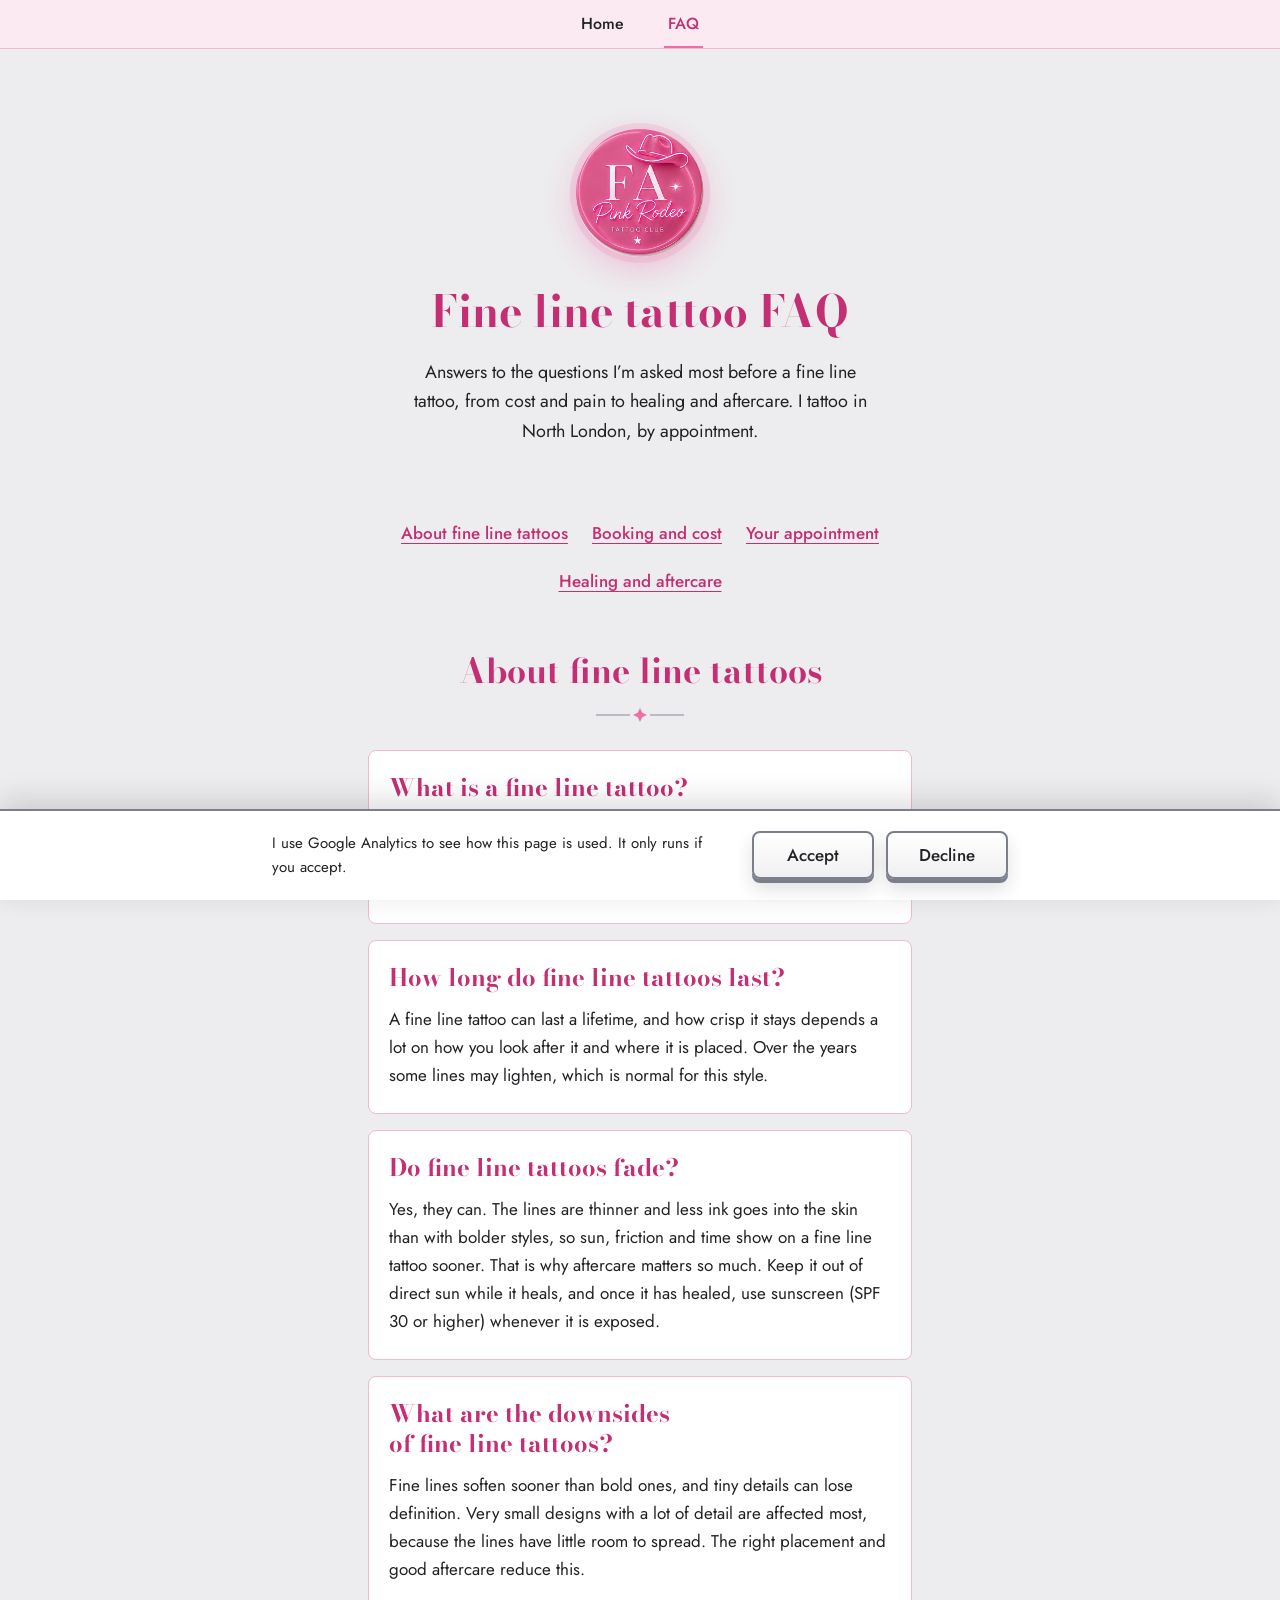
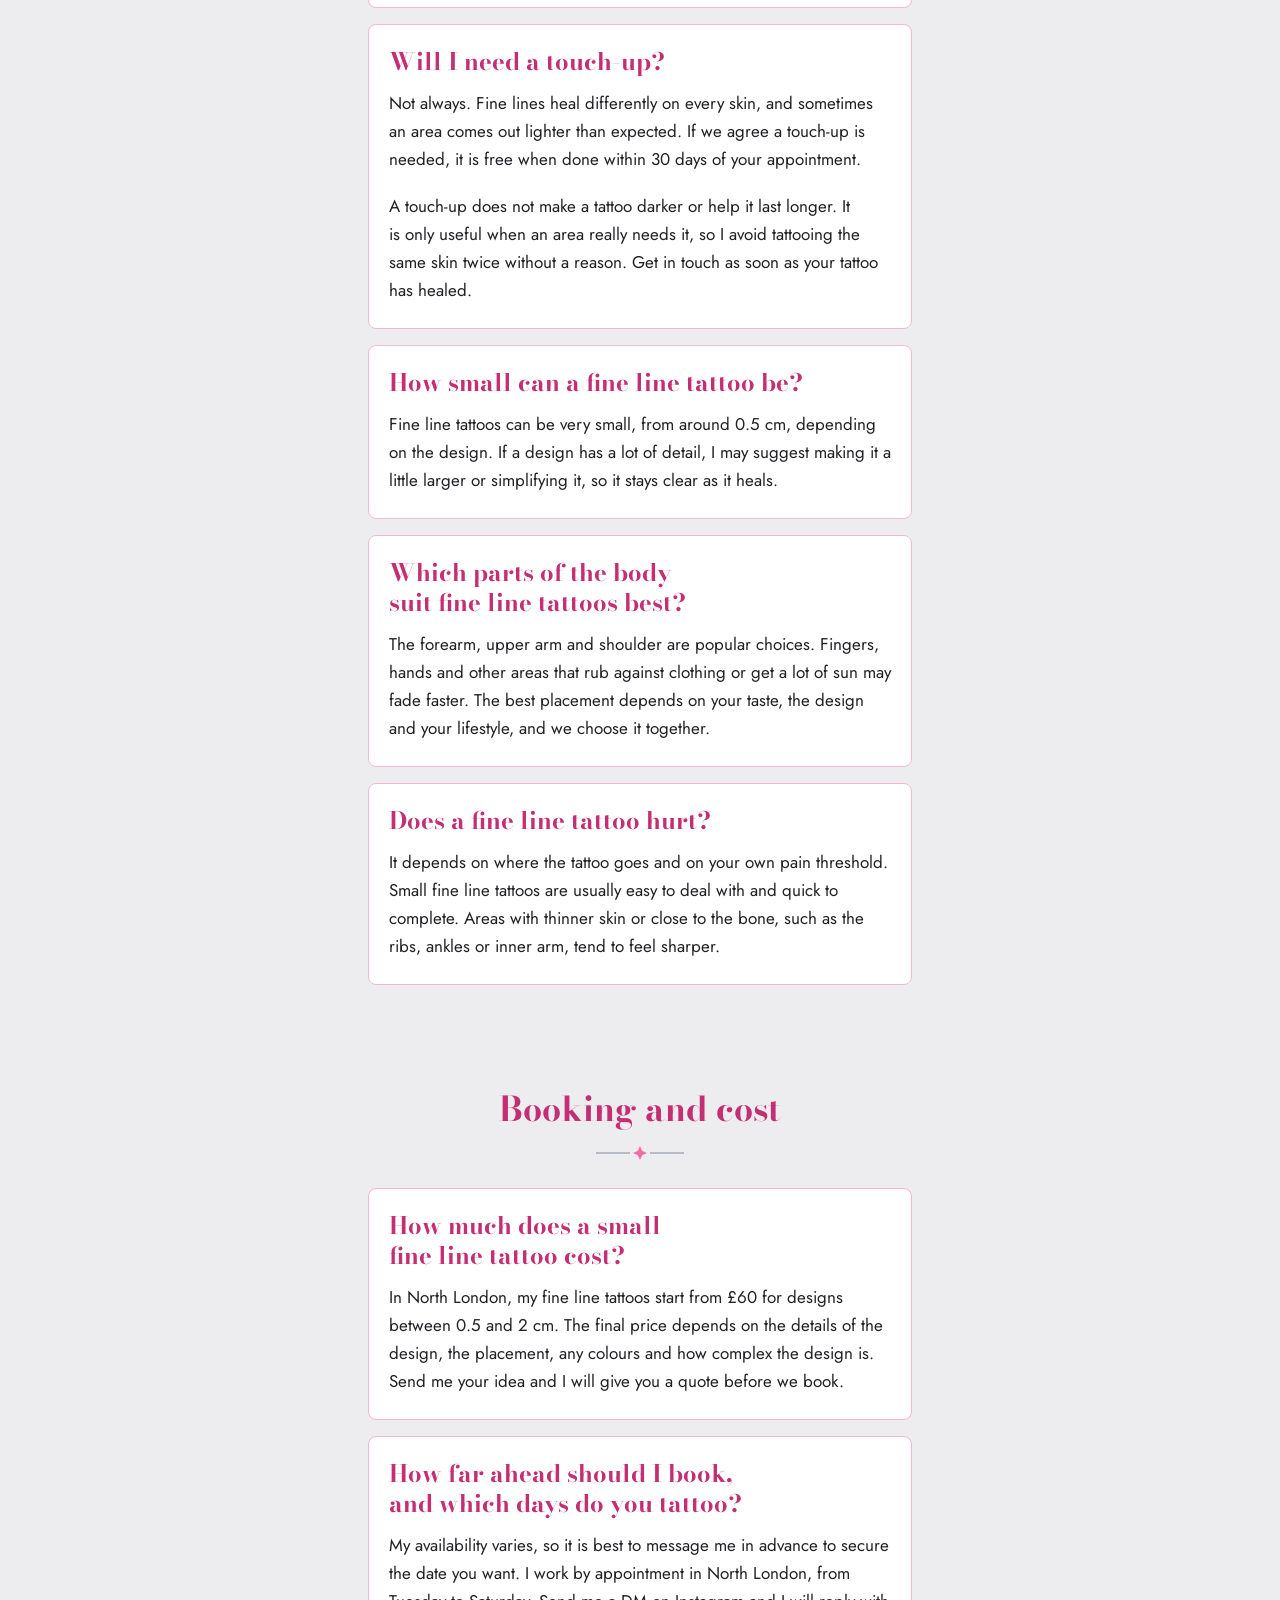
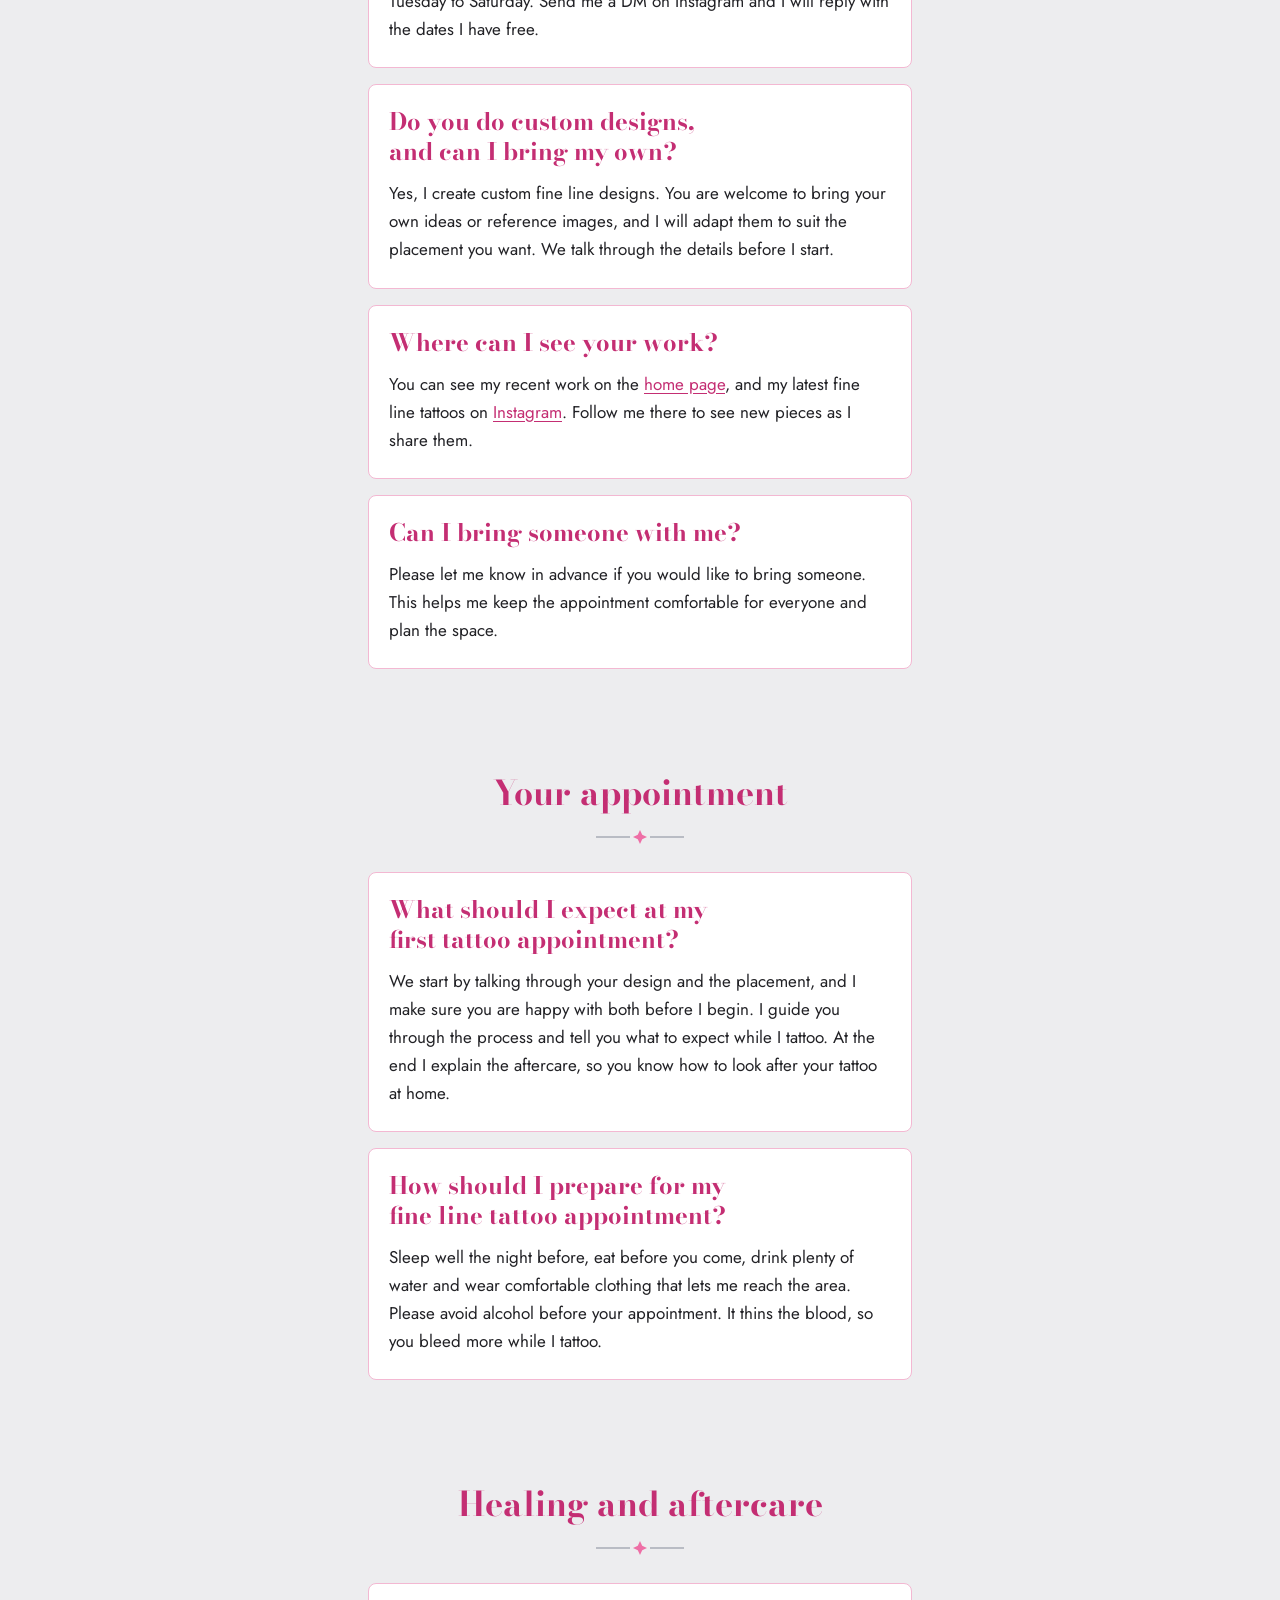
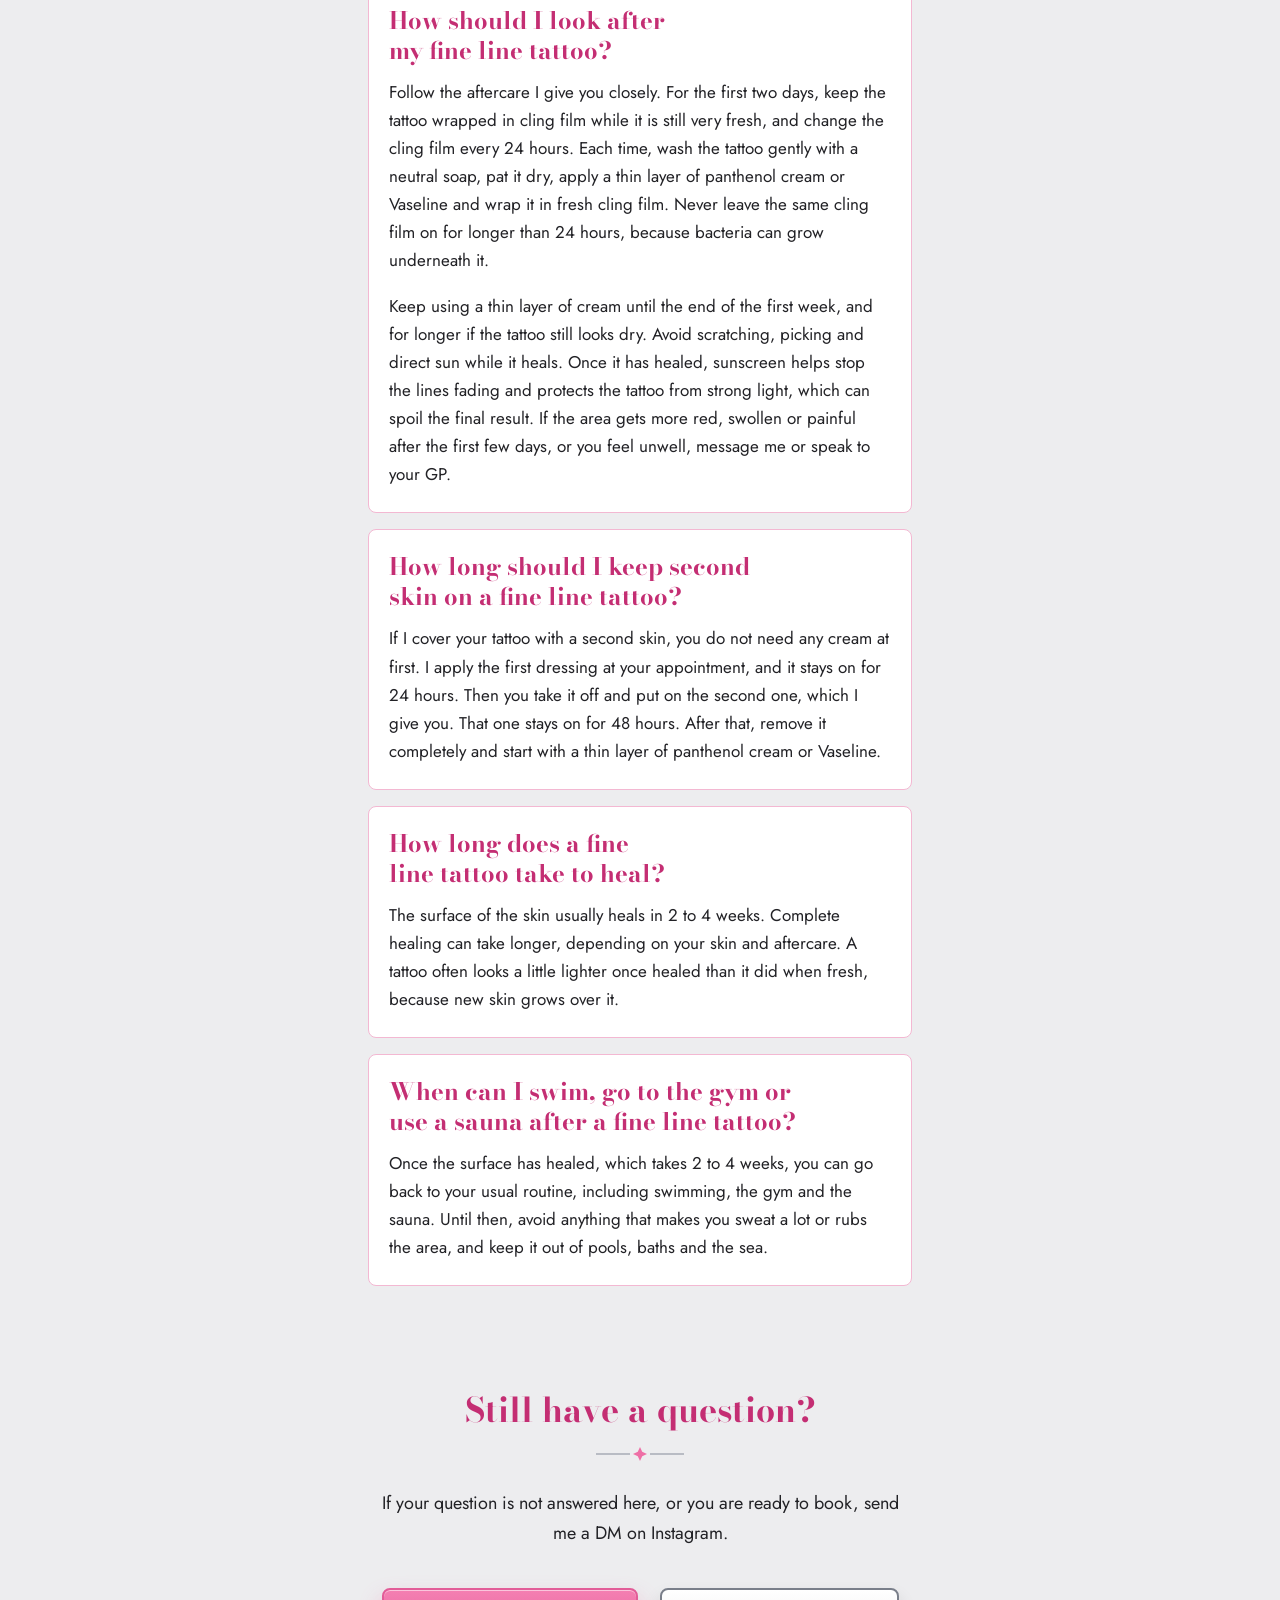
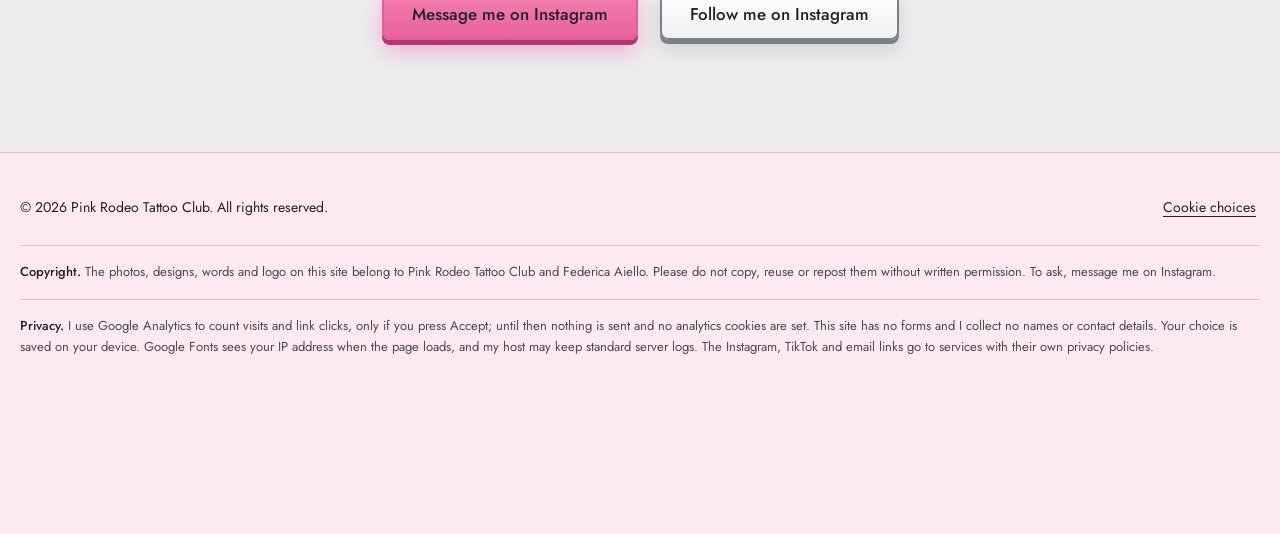
==== faq/index.html @ da0aced4 "Add FAQ page, top menu, Tuesday to Saturday days and copyright notice - New /faq/ page with 19 quest" ====
<!DOCTYPE html>
<html lang="en-GB">
<head>
  <meta charset="utf-8">
  <meta name="viewport" content="width=device-width, initial-scale=1">
  <title>Fine Line Tattoo FAQ, Cost and Aftercare | Pink Rodeo Tattoo Club</title>
  <meta name="description" content="Answers to common questions about fine line tattoos in North London: cost, pain, healing, aftercare, touch-ups and booking, from tattoo artist Federica Aiello.">
  <link rel="canonical" href="https://pinkrodeotattooclub.co.uk/faq/">
  <meta name="theme-color" content="#EDEDEF">

  <!-- Open Graph and Twitter: what shows when the link is shared. -->
  <meta property="og:type" content="website">
  <meta property="og:site_name" content="Pink Rodeo Tattoo Club">
  <meta property="og:locale" content="en_GB">
  <meta property="og:title" content="Fine Line Tattoo FAQ, Cost and Aftercare | Pink Rodeo Tattoo Club">
  <meta property="og:description" content="Answers to common questions about fine line tattoos in North London: cost, pain, healing, aftercare, touch-ups and booking, from tattoo artist Federica Aiello.">
  <meta property="og:url" content="https://pinkrodeotattooclub.co.uk/faq/">
  <meta property="og:image" content="https://pinkrodeotattooclub.co.uk/assets/social-preview.jpg">
  <meta property="og:image:width" content="1200">
  <meta property="og:image:height" content="630">
  <meta property="og:image:alt" content="Pink Rodeo Tattoo Club logo, a pink round sign with a neon-style cowboy hat, beside the words Fine line tattoo artist in North London">
  <meta name="twitter:card" content="summary_large_image">
  <meta name="twitter:title" content="Fine Line Tattoo FAQ, Cost and Aftercare | Pink Rodeo Tattoo Club">
  <meta name="twitter:description" content="Answers to common questions about fine line tattoos in North London: cost, pain, healing, aftercare, touch-ups and booking, from tattoo artist Federica Aiello.">
  <meta name="twitter:image" content="https://pinkrodeotattooclub.co.uk/assets/social-preview.jpg">
  <meta name="twitter:image:alt" content="Pink Rodeo Tattoo Club logo, a pink round sign with a neon-style cowboy hat, beside the words Fine line tattoo artist in North London">

  <link rel="icon" href="/favicon.ico" sizes="48x48">
  <link rel="icon" type="image/png" href="/assets/favicon-96.png" sizes="96x96">
  <link rel="icon" type="image/png" href="/assets/favicon-192.png" sizes="192x192">
  <link rel="apple-touch-icon" href="/assets/apple-touch-icon.png">

  <link rel="preconnect" href="https://fonts.googleapis.com">
  <link rel="preconnect" href="https://fonts.gstatic.com" crossorigin>
  <!-- Fonts load without blocking the first paint; the noscript line is the fallback. -->
  <link rel="stylesheet" href="https://fonts.googleapis.com/css2?family=Bodoni+Moda:wght@400;700&amp;family=Jost:wght@400;500&amp;display=swap" media="print" onload="this.media='all'">
  <noscript><link rel="stylesheet" href="https://fonts.googleapis.com/css2?family=Bodoni+Moda:wght@400;700&amp;family=Jost:wght@400;500&amp;display=swap"></noscript>
  <link rel="stylesheet" href="/styles.css">

  <!-- Google Consent Mode v2: everything denied until the visitor accepts.
       Google's analytics script is not downloaded at all before that (see script.js). -->
  <script>
    window.dataLayer = window.dataLayer || [];
    function gtag() { dataLayer.push(arguments); }
    gtag('consent', 'default', {
      analytics_storage: 'denied',
      ad_storage: 'denied',
      ad_user_data: 'denied',
      ad_personalization: 'denied'
    });
  </script>

  <script type="application/ld+json">
  {
    "@context": "https://schema.org",
    "@graph": [
      {
        "@type": "FAQPage",
        "@id": "https://pinkrodeotattooclub.co.uk/faq/#faq",
        "url": "https://pinkrodeotattooclub.co.uk/faq/",
        "name": "Fine line tattoo FAQ",
        "inLanguage": "en-GB",
        "isPartOf": {
          "@id": "https://pinkrodeotattooclub.co.uk/#website"
        },
        "about": {
          "@id": "https://pinkrodeotattooclub.co.uk/#federica"
        },
        "mainEntity": [
          {
            "@type": "Question",
            "name": "What is a fine line tattoo?",
            "acceptedAnswer": {
              "@type": "Answer",
              "text": "Fine line tattooing uses delicate, precise lines to create minimalist designs. It suits small pieces such as lettering, flowers and meaningful symbols, and has a light, understated look on the skin."
            }
          },
          {
            "@type": "Question",
            "name": "How long do fine line tattoos last?",
            "acceptedAnswer": {
              "@type": "Answer",
              "text": "A fine line tattoo can last a lifetime, and how crisp it stays depends a lot on how you look after it and where it is placed. Over the years some lines may lighten, which is normal for this style."
            }
          },
          {
            "@type": "Question",
            "name": "Do fine line tattoos fade?",
            "acceptedAnswer": {
              "@type": "Answer",
              "text": "Yes, they can. The lines are thinner and less ink goes into the skin than with bolder styles, so sun, friction and time show on a fine line tattoo sooner. That is why aftercare matters so much. Keep it out of direct sun while it heals, and once it has healed, use sunscreen (SPF 30 or higher) whenever it is exposed."
            }
          },
          {
            "@type": "Question",
            "name": "What are the downsides of fine line tattoos?",
            "acceptedAnswer": {
              "@type": "Answer",
              "text": "Fine lines soften sooner than bold ones, and tiny details can lose definition. Very small designs with a lot of detail are affected most, because the lines have little room to spread. The right placement and good aftercare reduce this."
            }
          },
          {
            "@type": "Question",
            "name": "Will I need a touch-up?",
            "acceptedAnswer": {
              "@type": "Answer",
              "text": "Not always. Fine lines heal differently on every skin, and sometimes an area comes out lighter than expected. If we agree a touch-up is needed, it is free when done within 30 days of your appointment. A touch-up does not make a tattoo darker or help it last longer. It is only useful when an area really needs it, so I avoid tattooing the same skin twice without a reason. Get in touch as soon as your tattoo has healed."
            }
          },
          {
            "@type": "Question",
            "name": "How small can a fine line tattoo be?",
            "acceptedAnswer": {
              "@type": "Answer",
              "text": "Fine line tattoos can be very small, from around 0.5 cm, depending on the design. If a design has a lot of detail, I may suggest making it a little larger or simplifying it, so it stays clear as it heals."
            }
          },
          {
            "@type": "Question",
            "name": "Which parts of the body suit fine line tattoos best?",
            "acceptedAnswer": {
              "@type": "Answer",
              "text": "The forearm, upper arm and shoulder are popular choices. Fingers, hands and other areas that rub against clothing or get a lot of sun may fade faster. The best placement depends on your taste, the design and your lifestyle, and we choose it together."
            }
          },
          {
            "@type": "Question",
            "name": "Does a fine line tattoo hurt?",
            "acceptedAnswer": {
              "@type": "Answer",
              "text": "It depends on where the tattoo goes and on your own pain threshold. Small fine line tattoos are usually easy to deal with and quick to complete. Areas with thinner skin or close to the bone, such as the ribs, ankles or inner arm, tend to feel sharper."
            }
          },
          {
            "@type": "Question",
            "name": "How much does a small fine line tattoo cost?",
            "acceptedAnswer": {
              "@type": "Answer",
              "text": "In North London, my fine line tattoos start from £60 for designs between 0.5 and 2 cm. The final price depends on the details of the design, the placement, any colours and how complex the design is. Send me your idea and I will give you a quote before we book."
            }
          },
          {
            "@type": "Question",
            "name": "How far ahead should I book, and which days do you tattoo?",
            "acceptedAnswer": {
              "@type": "Answer",
              "text": "My availability varies, so it is best to message me in advance to secure the date you want. I work by appointment in North London, from Tuesday to Saturday. Send me a DM on Instagram and I will reply with the dates I have free."
            }
          },
          {
            "@type": "Question",
            "name": "Do you do custom designs, and can I bring my own?",
            "acceptedAnswer": {
              "@type": "Answer",
              "text": "Yes, I create custom fine line designs. You are welcome to bring your own ideas or reference images, and I will adapt them to suit the placement you want. We talk through the details before I start."
            }
          },
          {
            "@type": "Question",
            "name": "Where can I see your work?",
            "acceptedAnswer": {
              "@type": "Answer",
              "text": "You can see my recent work on the home page, and my latest fine line tattoos on Instagram. Follow me there to see new pieces as I share them."
            }
          },
          {
            "@type": "Question",
            "name": "Can I bring someone with me?",
            "acceptedAnswer": {
              "@type": "Answer",
              "text": "Please let me know in advance if you would like to bring someone. This helps me keep the appointment comfortable for everyone and plan the space."
            }
          },
          {
            "@type": "Question",
            "name": "What should I expect at my first tattoo appointment?",
            "acceptedAnswer": {
              "@type": "Answer",
              "text": "We start by talking through your design and the placement, and I make sure you are happy with both before I begin. I guide you through the process and tell you what to expect while I tattoo. At the end I explain the aftercare, so you know how to look after your tattoo at home."
            }
          },
          {
            "@type": "Question",
            "name": "How should I prepare for my fine line tattoo appointment?",
            "acceptedAnswer": {
              "@type": "Answer",
              "text": "Sleep well the night before, eat before you come, drink plenty of water and wear comfortable clothing that lets me reach the area. Please avoid alcohol before your appointment. It thins the blood, so you bleed more while I tattoo."
            }
          },
          {
            "@type": "Question",
            "name": "How should I look after my fine line tattoo?",
            "acceptedAnswer": {
              "@type": "Answer",
              "text": "Follow the aftercare I give you closely. For the first two days, keep the tattoo wrapped in cling film while it is still very fresh, and change the cling film every 24 hours. Each time, wash the tattoo gently with a neutral soap, pat it dry, apply a thin layer of panthenol cream or Vaseline and wrap it in fresh cling film. Never leave the same cling film on for longer than 24 hours, because bacteria can grow underneath it. Keep using a thin layer of cream until the end of the first week, and for longer if the tattoo still looks dry. Avoid scratching, picking and direct sun while it heals. Once it has healed, sunscreen helps stop the lines fading and protects the tattoo from strong light, which can spoil the final result. If the area gets more red, swollen or painful after the first few days, or you feel unwell, message me or speak to your GP."
            }
          },
          {
            "@type": "Question",
            "name": "How long should I keep second skin on a fine line tattoo?",
            "acceptedAnswer": {
              "@type": "Answer",
              "text": "If I cover your tattoo with a second skin, you do not need any cream at first. I apply the first dressing at your appointment, and it stays on for 24 hours. Then you take it off and put on the second one, which I give you. That one stays on for 48 hours. After that, remove it completely and start with a thin layer of panthenol cream or Vaseline."
            }
          },
          {
            "@type": "Question",
            "name": "How long does a fine line tattoo take to heal?",
            "acceptedAnswer": {
              "@type": "Answer",
              "text": "The surface of the skin usually heals in 2 to 4 weeks. Complete healing can take longer, depending on your skin and aftercare. A tattoo often looks a little lighter once healed than it did when fresh, because new skin grows over it."
            }
          },
          {
            "@type": "Question",
            "name": "When can I swim, go to the gym or use a sauna after a fine line tattoo?",
            "acceptedAnswer": {
              "@type": "Answer",
              "text": "Once the surface has healed, which takes 2 to 4 weeks, you can go back to your usual routine, including swimming, the gym and the sauna. Until then, avoid anything that makes you sweat a lot or rubs the area, and keep it out of pools, baths and the sea."
            }
          }
        ]
      },
      {
        "@type": "BreadcrumbList",
        "itemListElement": [
          {
            "@type": "ListItem",
            "position": 1,
            "name": "Home",
            "item": "https://pinkrodeotattooclub.co.uk/"
          },
          {
            "@type": "ListItem",
            "position": 2,
            "name": "Fine line tattoo FAQ",
            "item": "https://pinkrodeotattooclub.co.uk/faq/"
          }
        ]
      }
    ]
  }
  </script>
</head>
<body>
  <a class="skip-link" href="#main">Skip to content</a>

  <section class="consent" id="consent" aria-label="Cookie choices" hidden>
    <p>I use Google Analytics to see how this page is used. It only runs if you accept.</p>
    <div class="consent__actions">
      <button type="button" class="btn btn--secondary" id="consent-accept">Accept</button>
      <button type="button" class="btn btn--secondary" id="consent-decline">Decline</button>
    </div>
  </section>

  <nav class="topbar" aria-label="Main menu">
    <ul>
      <li><a href="/">Home</a></li>
      <li><a href="/faq/" aria-current="page">FAQ</a></li>
    </ul>
  </nav>

  <header class="hero hero--compact">
    <a class="logo" href="/">
      <img src="/assets/logo/pink-rodeo-tattoo-club-logo.jpg" width="480" height="480" fetchpriority="high" alt="Pink Rodeo Tattoo Club logo: a pink round sign with a neon-style cowboy hat, the letters FA and the words Pink Rodeo Tattoo Club">
    </a>
    <h1>Fine line tattoo FAQ</h1>
    <p class="faq-intro">Answers to the questions I’m asked most before a fine line tattoo, from cost and pain to healing and aftercare. I tattoo in North London, by appointment.</p>
  </header>

  <main id="main">
    <nav class="faq-nav" aria-label="FAQ topics">
      <ul>
      <li><a href="#about-fine-line">About fine line tattoos</a></li>
      <li><a href="#booking-and-cost">Booking and cost</a></li>
      <li><a href="#your-appointment">Your appointment</a></li>
      <li><a href="#healing-and-aftercare">Healing and aftercare</a></li>
      </ul>
    </nav>

    <section class="section section--faq" aria-labelledby="about-fine-line">
      <h2 id="about-fine-line">About fine line tattoos</h2>
      <div class="faq__item">
        <h3 id="what-is-a-fine-line-tattoo">What is a fine line tattoo?</h3>
        <p>Fine line tattooing uses delicate, precise lines to create minimalist designs. It suits small pieces such as lettering, flowers and meaningful symbols, and has a light, understated look on the skin.</p>
      </div>
      <div class="faq__item">
        <h3 id="how-long-do-fine-line-tattoos-last">How long do fine line tattoos last?</h3>
        <p>A fine line tattoo can last a lifetime, and how crisp it stays depends a lot on how you look after it and where it is placed. Over the years some lines may lighten, which is normal for this style.</p>
      </div>
      <div class="faq__item">
        <h3 id="do-fine-line-tattoos-fade">Do fine line tattoos fade?</h3>
        <p>Yes, they can. The lines are thinner and less ink goes into the skin than with bolder styles, so sun, friction and time show on a fine line tattoo sooner. That is why aftercare matters so much. Keep it out of direct sun while it heals, and once it has healed, use sunscreen (SPF 30 or higher) whenever it is exposed.</p>
      </div>
      <div class="faq__item">
        <h3 id="downsides-of-fine-line-tattoos">What are the downsides of fine line tattoos?</h3>
        <p>Fine lines soften sooner than bold ones, and tiny details can lose definition. Very small designs with a lot of detail are affected most, because the lines have little room to spread. The right placement and good aftercare reduce this.</p>
      </div>
      <div class="faq__item">
        <h3 id="fine-line-tattoo-touch-up">Will I need a touch-up?</h3>
        <p>Not always. Fine lines heal differently on every skin, and sometimes an area comes out lighter than expected. If we agree a touch-up is needed, it is free when done within 30 days of your appointment.</p>
        <p>A touch-up does not make a tattoo darker or help it last longer. It is only useful when an area really needs it, so I avoid tattooing the same skin twice without a reason. Get in touch as soon as your tattoo has healed.</p>
      </div>
      <div class="faq__item">
        <h3 id="how-small-can-a-fine-line-tattoo-be">How small can a fine line tattoo be?</h3>
        <p>Fine line tattoos can be very small, from around 0.5 cm, depending on the design. If a design has a lot of detail, I may suggest making it a little larger or simplifying it, so it stays clear as it heals.</p>
      </div>
      <div class="faq__item">
        <h3 id="best-places-for-a-fine-line-tattoo">Which parts of the body suit fine line tattoos best?</h3>
        <p>The forearm, upper arm and shoulder are popular choices. Fingers, hands and other areas that rub against clothing or get a lot of sun may fade faster. The best placement depends on your taste, the design and your lifestyle, and we choose it together.</p>
      </div>
      <div class="faq__item">
        <h3 id="does-a-fine-line-tattoo-hurt">Does a fine line tattoo hurt?</h3>
        <p>It depends on where the tattoo goes and on your own pain threshold. Small fine line tattoos are usually easy to deal with and quick to complete. Areas with thinner skin or close to the bone, such as the ribs, ankles or inner arm, tend to feel sharper.</p>
      </div>
    </section>

    <section class="section section--faq" aria-labelledby="booking-and-cost">
      <h2 id="booking-and-cost">Booking and cost</h2>
      <div class="faq__item">
        <h3 id="fine-line-tattoo-cost">How much does a small fine line tattoo cost?</h3>
        <p>In North London, my fine line tattoos start from £60 for designs between 0.5 and 2 cm. The final price depends on the details of the design, the placement, any colours and how complex the design is. Send me your idea and I will give you a quote before we book.</p>
      </div>
      <div class="faq__item">
        <h3 id="how-far-ahead-to-book">How far ahead should I book, and which days do you tattoo?</h3>
        <p>My availability varies, so it is best to message me in advance to secure the date you want. I work by appointment in North London, from Tuesday to Saturday. Send me a DM on Instagram and I will reply with the dates I have free.</p>
      </div>
      <div class="faq__item">
        <h3 id="custom-fine-line-designs">Do you do custom designs, and can I bring my own?</h3>
        <p>Yes, I create custom fine line designs. You are welcome to bring your own ideas or reference images, and I will adapt them to suit the placement you want. We talk through the details before I start.</p>
      </div>
      <div class="faq__item">
        <h3 id="where-to-see-your-work">Where can I see your work?</h3>
        <p>You can see my recent work on the <a href="/#work-heading">home page</a>, and my latest fine line tattoos on <a href="https://www.instagram.com/federicaiellotattoo/" target="_blank" rel="noopener noreferrer" data-event="click_instagram_follow" data-location="faq-work">Instagram<span class="sr-only"> (opens in a new tab)</span></a>. Follow me there to see new pieces as I share them.</p>
      </div>
      <div class="faq__item">
        <h3 id="bring-someone-to-your-appointment">Can I bring someone with me?</h3>
        <p>Please let me know in advance if you would like to bring someone. This helps me keep the appointment comfortable for everyone and plan the space.</p>
      </div>
    </section>

    <section class="section section--faq" aria-labelledby="your-appointment">
      <h2 id="your-appointment">Your appointment</h2>
      <div class="faq__item">
        <h3 id="first-tattoo-appointment">What should I expect at my first tattoo appointment?</h3>
        <p>We start by talking through your design and the placement, and I make sure you are happy with both before I begin. I guide you through the process and tell you what to expect while I tattoo. At the end I explain the aftercare, so you know how to look after your tattoo at home.</p>
      </div>
      <div class="faq__item">
        <h3 id="prepare-for-a-fine-line-tattoo">How should I prepare for my fine line tattoo appointment?</h3>
        <p>Sleep well the night before, eat before you come, drink plenty of water and wear comfortable clothing that lets me reach the area. Please avoid alcohol before your appointment. It thins the blood, so you bleed more while I tattoo.</p>
      </div>
    </section>

    <section class="section section--faq" aria-labelledby="healing-and-aftercare">
      <h2 id="healing-and-aftercare">Healing and aftercare</h2>
      <div class="faq__item">
        <h3 id="fine-line-tattoo-aftercare">How should I look after my fine line tattoo?</h3>
        <p>Follow the aftercare I give you closely. For the first two days, keep the tattoo wrapped in cling film while it is still very fresh, and change the cling film every 24 hours. Each time, wash the tattoo gently with a neutral soap, pat it dry, apply a thin layer of panthenol cream or Vaseline and wrap it in fresh cling film. Never leave the same cling film on for longer than 24 hours, because bacteria can grow underneath it.</p>
        <p>Keep using a thin layer of cream until the end of the first week, and for longer if the tattoo still looks dry. Avoid scratching, picking and direct sun while it heals. Once it has healed, sunscreen helps stop the lines fading and protects the tattoo from strong light, which can spoil the final result. If the area gets more red, swollen or painful after the first few days, or you feel unwell, message me or speak to your GP.</p>
      </div>
      <div class="faq__item">
        <h3 id="how-long-to-keep-second-skin-on">How long should I keep second skin on a fine line tattoo?</h3>
        <p>If I cover your tattoo with a second skin, you do not need any cream at first. I apply the first dressing at your appointment, and it stays on for 24 hours. Then you take it off and put on the second one, which I give you. That one stays on for 48 hours. After that, remove it completely and start with a thin layer of panthenol cream or Vaseline.</p>
      </div>
      <div class="faq__item">
        <h3 id="how-long-does-a-fine-line-tattoo-take-to-heal">How long does a fine line tattoo take to heal?</h3>
        <p>The surface of the skin usually heals in 2 to 4 weeks. Complete healing can take longer, depending on your skin and aftercare. A tattoo often looks a little lighter once healed than it did when fresh, because new skin grows over it.</p>
      </div>
      <div class="faq__item">
        <h3 id="swimming-gym-and-sun-after-a-tattoo">When can I swim, go to the gym or use a sauna after a fine line tattoo?</h3>
        <p>Once the surface has healed, which takes 2 to 4 weeks, you can go back to your usual routine, including swimming, the gym and the sauna. Until then, avoid anything that makes you sweat a lot or rubs the area, and keep it out of pools, baths and the sea.</p>
      </div>
    </section>

    <section class="section" aria-labelledby="more-heading">
      <h2 id="more-heading">Still have a question?</h2>
      <p>If your question is not answered here, or you are ready to book, send me a DM on Instagram.</p>
      <div class="actions">
        <a class="btn btn--primary" href="https://ig.me/m/federicaiellotattoo" target="_blank" rel="noopener noreferrer" data-event="click_dm" data-location="faq">Message me on Instagram<span class="sr-only"> (opens in a new tab)</span></a>
        <a class="btn btn--secondary" href="https://www.instagram.com/federicaiellotattoo/" target="_blank" rel="noopener noreferrer" data-event="click_instagram_follow" data-location="faq">Follow me on Instagram<span class="sr-only"> (opens in a new tab)</span></a>
      </div>
    </section>
  </main>

  <footer class="footer">
    <div class="footer__inner">
      <div class="footer__row">
        <span>© 2026 Pink Rodeo Tattoo Club. All rights reserved.</span>
        <button type="button" class="link-button" id="consent-reopen">Cookie choices</button>
      </div>

      <section class="privacy" aria-labelledby="copyright-heading">
        <h2 id="copyright-heading">Copyright</h2>
        <p>The photos, designs, words and logo on this site belong to Pink Rodeo Tattoo Club and Federica Aiello. Please do not copy, reuse or repost them without written permission. To ask, message me on Instagram.</p>
      </section>

      <section class="privacy" aria-labelledby="privacy-heading">
        <h2 id="privacy-heading">Privacy</h2>
        <p>I use Google Analytics to count visits and link clicks, only if you press Accept; until then nothing is sent and no analytics cookies are set. This site has no forms and I collect no names or contact details. Your choice is saved on your device. Google Fonts sees your IP address when the page loads, and my host may keep standard server logs. The Instagram, TikTok and email links go to services with their own privacy policies.</p>
      </section>
    </div>
  </footer>

  <script src="/script.js" defer></script>
</body>
</html>
---- styles.css ----
/* Pink Rodeo Tattoo Club. Mobile first, designed at 375px wide.
   Colours follow Federica's Instagram: pearl grey, white, one pink, silver details. */

:root {
  --grey: #EDEDEF;          /* page background */
  --white: #FFFFFF;         /* panels, photo mats, footer */
  --blush: #FBEAF2;         /* "About me" band, once her words and photo arrive */
  --pink: #EE6FA6;          /* her logo pink: buttons, glow, stars (never for text) */
  --rose: #C42E73;          /* deeper pink for every pink text */
  --ink: #222226;           /* body text */
  --ink-soft: #4A4A52;      /* small print */
  --silver: #7A7F8A;        /* frame outer line, secondary button outline */
  --silver-light: #A9ADB6;  /* hairlines */
  --pink-soft: #F3B8D2;     /* light pink lines and borders */

  --font-heading: "Didot", "Bodoni Moda", "Bodoni 72", Georgia, "Times New Roman", serif;
  --font-body: "Jost", system-ui, -apple-system, "Segoe UI", Roboto, Helvetica, Arial, sans-serif;

  --measure: 38rem;
  --gutter: 1.5rem;
}

*, *::before, *::after { box-sizing: border-box; }

html {
  -webkit-text-size-adjust: 100%;
  scroll-behavior: smooth;
}

body {
  margin: 0;
  background: var(--grey);
  color: var(--ink);
  font-family: var(--font-body);
  font-size: 1.0625rem;
  font-weight: 400;
  line-height: 1.65;
  overflow-wrap: break-word;
}

h1, h2 {
  margin: 0;
  font-family: var(--font-heading);
  font-weight: 700;
  line-height: 1.2;
  color: var(--rose);
  text-wrap: balance;
}

p { margin: 0; text-wrap: pretty; }

a { color: inherit; }

/* Focus: always visible */
:focus-visible {
  outline: 3px solid var(--rose);
  outline-offset: 3px;
}

.sr-only {
  position: absolute;
  width: 1px;
  height: 1px;
  margin: -1px;
  padding: 0;
  overflow: hidden;
  clip: rect(0, 0, 0, 0);
  white-space: nowrap;
  border: 0;
}

.skip-link {
  position: absolute;
  left: var(--gutter);
  top: 0;
  z-index: 20;
  padding: 0.75rem 1rem;
  background: var(--ink);
  color: var(--white);
  font-weight: 500;
  transform: translateY(-120%);
}
.skip-link:focus { transform: translateY(0.5rem); }

/* Menu bar at the top of every page: the same light pink band as the footer */
.topbar {
  background: var(--blush);
  border-bottom: 1px solid var(--pink-soft);
}
.topbar ul {
  display: flex;
  justify-content: center;
  gap: 0 2.25rem;
  max-width: 82rem;
  margin: 0 auto;
  padding: 0 var(--gutter);
  list-style: none;
}
.topbar a {
  display: inline-flex;
  align-items: center;
  min-height: 3rem;
  padding: 0.125rem 0.25rem 0;
  border-bottom: 2px solid transparent;
  color: var(--ink);
  font-size: 1rem;
  font-weight: 500;
  text-decoration: none;
}
.topbar a:hover { color: var(--rose); }
.topbar a[aria-current="page"] {
  border-bottom-color: var(--pink);
  color: var(--rose);
}

/* Hero */
.hero {
  max-width: var(--measure);
  margin: 0 auto;
  padding: 4rem var(--gutter) 3.25rem;
  text-align: center;
}

/* Logo: Federica's logo file in a round crop with a soft, static pink halo.
   The image is scaled slightly inside the circle so the pale edge of the file is hidden. */
.logo {
  width: 12rem;
  height: 12rem;
  margin: 0 auto 2.75rem;
  border-radius: 50%;
  overflow: hidden;
  box-shadow:
    0 0 0 6px rgba(238, 111, 166, 0.18),
    0 10px 36px rgba(238, 111, 166, 0.4);
}
.logo img {
  display: block;
  width: 100%;
  height: 100%;
  transform: translateX(1%) scale(1.06);
}

.hero h1 {
  font-size: clamp(1.875rem, 7.5vw, 2.75rem);
}

/* Smaller hero for inner pages (the FAQ): the logo links back to the home page */
a.logo { display: block; }
.hero--compact { padding-top: 3rem; padding-bottom: 2rem; }
.hero--compact .logo {
  width: 8rem;
  height: 8rem;
  margin-bottom: 1.75rem;
}
.faq-intro {
  max-width: 30rem;
  margin: 1.25rem auto 0;
  font-size: 1.125rem;
}

/* Page not found (404.html) */
.notfound__text {
  max-width: 28rem;
  margin: 1.25rem auto 0;
  font-size: 1.125rem;
  text-wrap: balance;
}

/* Buttons */
.actions {
  display: flex;
  flex-direction: column;
  gap: 1.375rem;
  margin: 2.5rem 0 0.5rem;
}

.btn {
  display: inline-flex;
  align-items: center;
  justify-content: center;
  min-height: 3.25rem;
  padding: 0.75rem 1.75rem;
  border: 2px solid transparent;
  border-radius: 0.5rem;
  font-family: var(--font-body);
  font-size: 1.0625rem;
  font-weight: 500;
  line-height: 1.2;
  text-align: center;
  text-decoration: none;
  cursor: pointer;
  transition: transform 80ms ease-out, box-shadow 80ms ease-out;
}

/* 3D buttons: a lit top edge, a solid lip underneath and a soft shadow, so they look pressable.
   On press the button sinks onto its lip. */
.btn--primary {
  background: linear-gradient(180deg, #F47FB2 0%, #E8639C 100%);
  border-color: #E25C98;
  color: var(--ink);
  box-shadow:
    inset 0 1px 0 rgba(255, 255, 255, 0.55),
    0 5px 0 #B8336F,
    0 12px 22px rgba(238, 111, 166, 0.45);
}

.btn--secondary {
  background: linear-gradient(180deg, #FFFFFF 0%, #F0F0F2 100%);
  border-color: var(--silver);
  color: var(--ink);
  box-shadow:
    inset 0 1px 0 var(--white),
    0 4px 0 var(--silver),
    0 10px 18px rgba(34, 34, 38, 0.14);
}

.btn:hover { transform: translateY(-1px); }
.btn--primary:hover {
  filter: brightness(1.05);
  box-shadow:
    inset 0 1px 0 rgba(255, 255, 255, 0.55),
    0 6px 0 #B8336F,
    0 14px 24px rgba(238, 111, 166, 0.5);
}
.btn--secondary:hover {
  box-shadow:
    inset 0 1px 0 var(--white),
    0 5px 0 var(--silver),
    0 12px 20px rgba(34, 34, 38, 0.16);
}

.btn:active { transform: translateY(4px); }
.btn--primary:active {
  box-shadow:
    inset 0 1px 0 rgba(255, 255, 255, 0.4),
    0 1px 0 #B8336F,
    0 3px 8px rgba(238, 111, 166, 0.4);
}
.btn--secondary:active {
  box-shadow:
    inset 0 1px 0 var(--white),
    0 0 0 var(--silver),
    0 3px 8px rgba(34, 34, 38, 0.12);
}

.btn:focus-visible { outline-offset: 6px; }

/* Sections */
.section {
  max-width: var(--measure);
  margin: 0 auto;
  padding: 0 var(--gutter) 5.5rem;
  text-align: center;
}

.section h2 {
  font-size: clamp(1.75rem, 6vw, 2.125rem);
}

/* Small silver rule with a pink sparkle under each section title */
.section h2::after {
  content: "";
  display: block;
  width: 5.5rem;
  height: 0.875rem;
  margin: 1rem auto 1.75rem;
  background: url("data:image/svg+xml,%3Csvg xmlns='http://www.w3.org/2000/svg' width='88' height='14' viewBox='0 0 88 14'%3E%3Cpath d='M0 7H34M54 7H88' stroke='%23A9ADB6' stroke-width='1.5'/%3E%3Cpath d='M44 0L46.2 4.8 51 7 46.2 9.2 44 14 41.8 9.2 37 7 41.8 4.8Z' fill='%23EE6FA6'/%3E%3C/svg%3E") center / contain no-repeat;
}

.section p { font-size: 1.125rem; }
.section p + p { margin-top: 1.125rem; }

/* About: a light pink box with Federica's round photo sitting on its top edge */
.section--about { padding-top: 4.75rem; }
.about-box {
  position: relative;
  padding: 6.25rem 1.25rem 1.75rem;
  background: var(--blush);
  border: 1px solid var(--pink-soft);
  border-radius: 0.5rem;
}
.about-box__photo {
  position: absolute;
  top: 0;
  left: 50%;
  width: 7rem;
  height: 8.75rem;   /* a tall oval, so more of her shows than in a circle */
  transform: translate(-50%, -50%);
  object-fit: cover;
  border: 3px solid var(--pink);
  border-radius: 50%;
  background: var(--white);
  box-shadow: 0 0 0 4px var(--white), 0 0 0 5px var(--pink-soft);
}
.about-box h2::after { display: none; }
.about-box h2 {
  margin-bottom: 1rem;
  font-size: clamp(1.5rem, 5.5vw, 1.875rem);
}

/* The closing line of the About text, in the heading font */
.section .about__closing {
  margin-top: 1.75rem;
  color: var(--rose);
  font-family: var(--font-heading);
  font-size: clamp(1.375rem, 5vw, 1.75rem);
  line-height: 1.3;
  text-wrap: balance;
}

/* Photo frame: a thick outer line, a thin inner line, square corners and a small star in each
   corner. One tiny inline SVG, used as a 9-slice border image.
   Reuse by adding class="frame" to a panel or a photo wrapper. */
.frame {
  position: relative;
  border: 21px solid transparent;
  border-image: url("data:image/svg+xml,%3Csvg xmlns='http://www.w3.org/2000/svg' width='40' height='40' viewBox='0 0 40 40'%3E%3Cpath d='M1 1H39V39H1Z' fill='%23fff' stroke='%23EE6FA6' stroke-width='1.4'/%3E%3Cpath d='M5 5H35V35H5Z' fill='none' stroke='%23F3B8D2' stroke-width='0.7'/%3E%3Cg fill='%23C42E73' stroke='%23fff' stroke-width='0.9' paint-order='stroke'%3E%3Cpath d='M3.60 -0.30 4.75 2.45 7.50 3.60 4.75 4.75 3.60 7.50 2.45 4.75 -0.30 3.60 2.45 2.45Z'/%3E%3Cpath d='M36.40 -0.30 37.55 2.45 40.30 3.60 37.55 4.75 36.40 7.50 35.25 4.75 32.50 3.60 35.25 2.45Z'/%3E%3Cpath d='M3.60 32.50 4.75 35.25 7.50 36.40 4.75 37.55 3.60 40.30 2.45 37.55 -0.30 36.40 2.45 35.25Z'/%3E%3Cpath d='M36.40 32.50 37.55 35.25 40.30 36.40 37.55 37.55 36.40 40.30 35.25 37.55 32.50 36.40 35.25 35.25Z'/%3E%3C/g%3E%3C/svg%3E") 14 / 21px stretch;
  background: var(--white);
  background-clip: padding-box;
}

/* Photo gallery: 2 columns on phones and tablets, 3 on laptops, 4 on very wide screens.
   Flex (not grid) so an unfinished last row is centred instead of left-aligned. */
.section--gallery { max-width: 78rem; }
.gallery {
  --cols: 2;
  --gap: 0.75rem;
  display: flex;
  flex-wrap: wrap;
  justify-content: center;
  gap: var(--gap);
  margin: 0;
  padding: 0;
  list-style: none;
}
.gallery li {
  flex: 0 0 calc((100% - (var(--cols) - 1) * var(--gap)) / var(--cols));
  min-width: 0;
}
.frame--photo { margin: 0; }
.frame--photo img {
  display: block;
  width: 100%;
  height: auto;
  aspect-ratio: 4 / 5;
  object-fit: cover;
}

/* "Ready for your tattoo?": what to send, as bullet points on one line (they wrap on narrow screens) */
.booking__list {
  display: flex;
  flex-wrap: wrap;
  justify-content: center;
  gap: 0.375rem 1.5rem;
  margin: 1.25rem 0;
  padding: 0;
  list-style: none;
}
.booking__list li {
  display: flex;
  align-items: center;
  gap: 0.625rem;
  font-size: 1.125rem;
}
.booking__list li::before {
  content: "";
  flex: none;
  width: 0.5rem;
  height: 0.5rem;
  border-radius: 50%;
  background: var(--pink);
  box-shadow: 0 0 0 2px var(--pink-soft);
}
.booking__note {
  margin-top: 1.25rem;
  font-size: 1rem;
  color: var(--ink-soft);
}
.section .booking__note { font-size: 1rem; }

/* FAQ page: topic links, then each question in a light panel */
.faq-nav {
  max-width: var(--measure);
  margin: 0 auto;
  padding: 0 var(--gutter) 3rem;
}
.faq-nav ul {
  display: flex;
  flex-wrap: wrap;
  justify-content: center;
  gap: 0.25rem 1.5rem;
  margin: 0;
  padding: 0;
  list-style: none;
}
.faq-nav a {
  display: inline-flex;
  align-items: center;
  min-height: 2.75rem;
  color: var(--rose);
  font-weight: 500;
  text-underline-offset: 0.25em;
}

.section--faq { padding-bottom: 3.5rem; }
.faq__item {
  padding: 1.375rem 1.25rem 1.5rem;
  background: var(--white);
  border: 1px solid var(--pink-soft);
  border-radius: 0.5rem;
  text-align: left;
  scroll-margin-top: 1rem;
}
.faq__item + .faq__item { margin-top: 1rem; }
.faq__item h3 {
  margin: 0 0 0.75rem;
  color: var(--rose);
  font-family: var(--font-heading);
  font-size: clamp(1.25rem, 4.5vw, 1.5rem);
  font-weight: 700;
  line-height: 1.25;
  text-wrap: balance;
}
.section .faq__item p { font-size: 1.0625rem; }
.faq__item a { color: var(--rose); text-underline-offset: 0.2em; }

/* Instagram, TikTok and email icons under the closing buttons */
.social {
  display: flex;
  flex-wrap: wrap;
  justify-content: center;
  gap: 0.875rem;
  margin-top: 2rem;
}

/* Footer: full-width strip */
.footer {
  background: var(--blush);
  border-top: 1px solid var(--pink-soft);
}
.footer__inner {
  max-width: 82rem;
  margin: 0 auto;
  padding: 2rem var(--gutter) 2.25rem;
}
.footer__row {
  display: flex;
  flex-direction: column;
  align-items: center;
  gap: 0 2rem;
  text-align: center;
}

/* Round icon buttons (Instagram, TikTok, email) and the viewer's controls */
.icon-link,
.icon-btn {
  display: inline-flex;
  align-items: center;
  justify-content: center;
  width: 3rem;
  height: 3rem;
  padding: 0;
  border: 1.5px solid var(--silver);
  border-radius: 50%;
  background: var(--white);
  color: var(--ink);
  cursor: pointer;
}
.icon-link { width: 3.25rem; height: 3.25rem; }
.icon-link svg { width: 1.625rem; height: 1.625rem; }
.icon-link--email { color: var(--rose); }
.icon-btn svg { width: 1.5rem; height: 1.5rem; }
.icon-link:hover,
.icon-btn:hover {
  border-color: var(--rose);
  background: var(--blush);
}
.icon-btn:hover { color: var(--rose); }

.footer__row { font-size: 0.875rem; }

.link-button {
  min-height: 2.75rem;
  padding: 0 0.25rem;
  border: 0;
  background: none;
  color: var(--ink);
  font: inherit;
  text-decoration: underline;
  text-underline-offset: 0.25em;
  cursor: pointer;
}

/* Privacy notice: a run-in label and one paragraph across the full width */
.privacy {
  margin-top: 1rem;
  padding-top: 1rem;
  border-top: 1px solid var(--pink-soft);
  color: var(--ink-soft);
  font-size: 0.8125rem;
  line-height: 1.6;
}
.privacy h2,
.privacy p {
  display: inline;
  font-family: var(--font-body);
  font-size: inherit;
  line-height: inherit;
}
.privacy h2 {
  font-weight: 500;
  color: var(--ink);
}
.privacy h2::after { content: ". "; }

/* Photos open larger in a viewer (see script.js). Without JavaScript the link opens the big photo. */
.photo-link {
  display: block;
  cursor: zoom-in;
}

.lightbox {
  position: fixed;
  inset: 0;
  width: 100%;
  height: 100%;
  max-width: none;
  max-height: none;
  margin: 0;
  padding: 1rem;
  border: 0;
  background: transparent;
  overflow: auto;
}
.lightbox[open] {
  display: flex;
  align-items: center;
  justify-content: center;
}
.lightbox::backdrop { background: rgba(34, 34, 38, 0.9); }
.lightbox__inner {
  display: flex;
  flex-direction: column;
  align-items: center;
  gap: 0.875rem;
  max-width: 100%;
}
.lightbox__frame { margin: 0; }
.lightbox__frame img {
  display: block;
  width: auto;
  height: auto;
  max-width: min(calc(100vw - 4.5rem), 40rem);
  max-height: calc(100vh - 12rem);
  max-height: calc(100dvh - 12rem);
}
.lightbox__bar {
  display: flex;
  align-items: center;
  gap: 1rem;
}
.lightbox__count {
  min-width: 5rem;
  color: var(--white);
  font-size: 0.9375rem;
  text-align: center;
}
.lightbox__close {
  position: absolute;
  top: 0.75rem;
  right: 0.75rem;
}
body:has(.lightbox[open]) { overflow: hidden; }

/* Consent banner */
.consent {
  position: fixed;
  left: 0;
  right: 0;
  bottom: 0;
  z-index: 10;
  padding: 1.25rem var(--gutter);
  background: var(--white);
  border-top: 2px solid var(--silver);
  box-shadow: 0 -8px 28px rgba(34, 34, 38, 0.16);
}
.consent[hidden] { display: none; }
.consent p {
  max-width: var(--measure);
  margin: 0 auto;
  font-size: 0.9375rem;
}
.consent__actions {
  display: flex;
  gap: 0.75rem;
  max-width: var(--measure);
  margin: 1rem auto 0;
}
.consent__actions .btn {
  flex: 1;
  min-height: 3rem;
  padding: 0.5rem 1rem;
}

/* Keep the end of the footer readable while the consent banner is open */
body:has(.consent:not([hidden])) .footer__inner { padding-bottom: 11rem; }

/* Phones: slimmer frames and side margins so two photos per row stay big enough */
@media (max-width: 599px) {
  .section--gallery { padding-inline: 0.75rem; }
  .frame--photo {
    border-width: 11px;
    border-image-width: 11px;
  }
}

/* Larger screens */
@media (min-width: 600px) {
  :root { --gutter: 2rem; }

  .hero { padding-top: 5rem; padding-bottom: 4rem; }
  .about-box { padding: 6.75rem 2.25rem 2.25rem; }
  .about-box__photo { width: 8rem; height: 10rem; }
  .section { padding-bottom: 6.5rem; }

  .actions {
    flex-direction: row;
    justify-content: center;
  }

  .gallery { --gap: 1.5rem; }

  .footer__row {
    flex-direction: row;
    justify-content: space-between;
    text-align: left;
  }

  .consent {
    display: flex;
    align-items: center;
    justify-content: center;
    gap: 2rem;
  }
  .consent p, .consent__actions { margin: 0; }
  .consent p { max-width: 28rem; }
  .consent__actions { min-width: 16rem; }
}

/* Wider screens: more photos per row, and more room for the one-paragraph privacy notice */
@media (min-width: 840px) {
  /* Let the four bullet points run a little wider than the text above, so they sit on one line */
  .booking__list { margin-inline: -7.5rem; }
}
@media (min-width: 900px) {
  .gallery { --cols: 3; }
}
@media (min-width: 1000px) {
  .footer__inner { padding-inline: 1.25rem; }
}
@media (min-width: 1600px) {
  .gallery { --cols: 4; }
}

@media (prefers-reduced-motion: reduce) {
  html { scroll-behavior: auto; }
  *, *::before, *::after {
    animation: none !important;
    transition: none !important;
  }
}
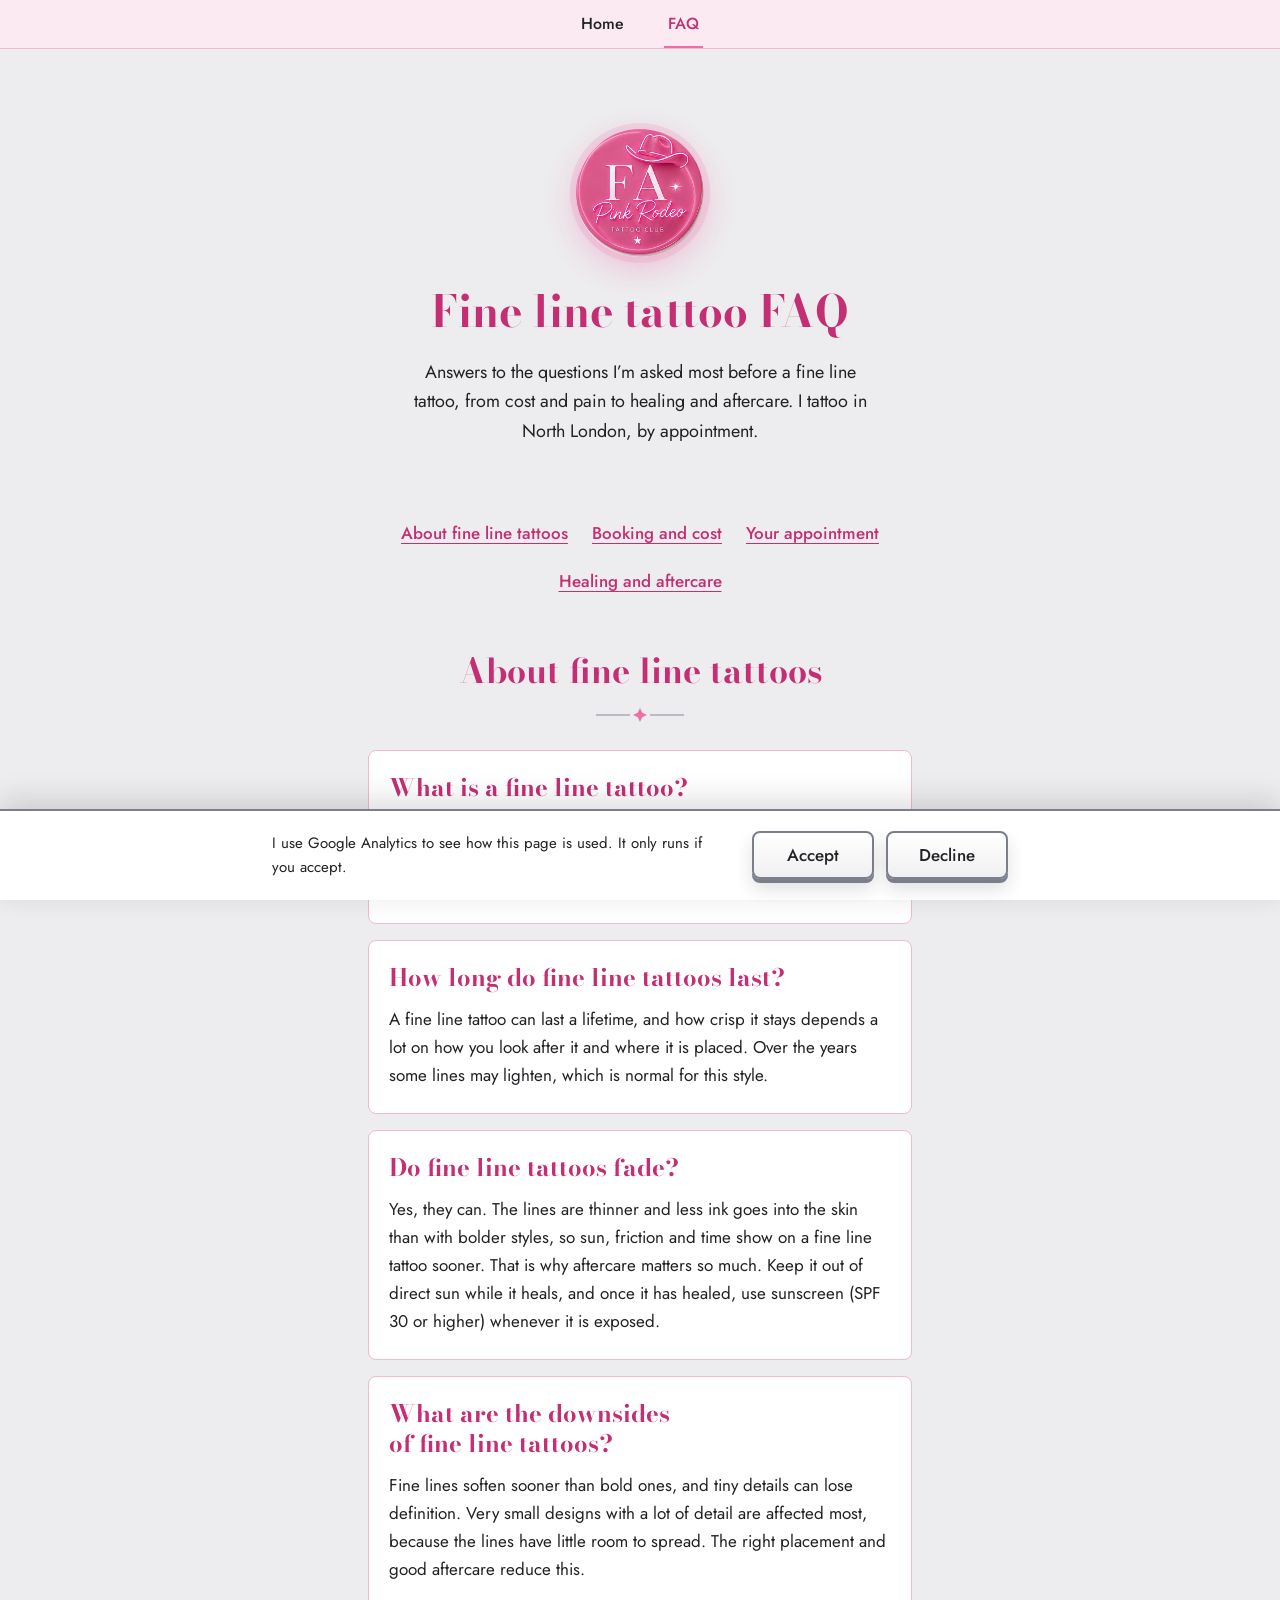
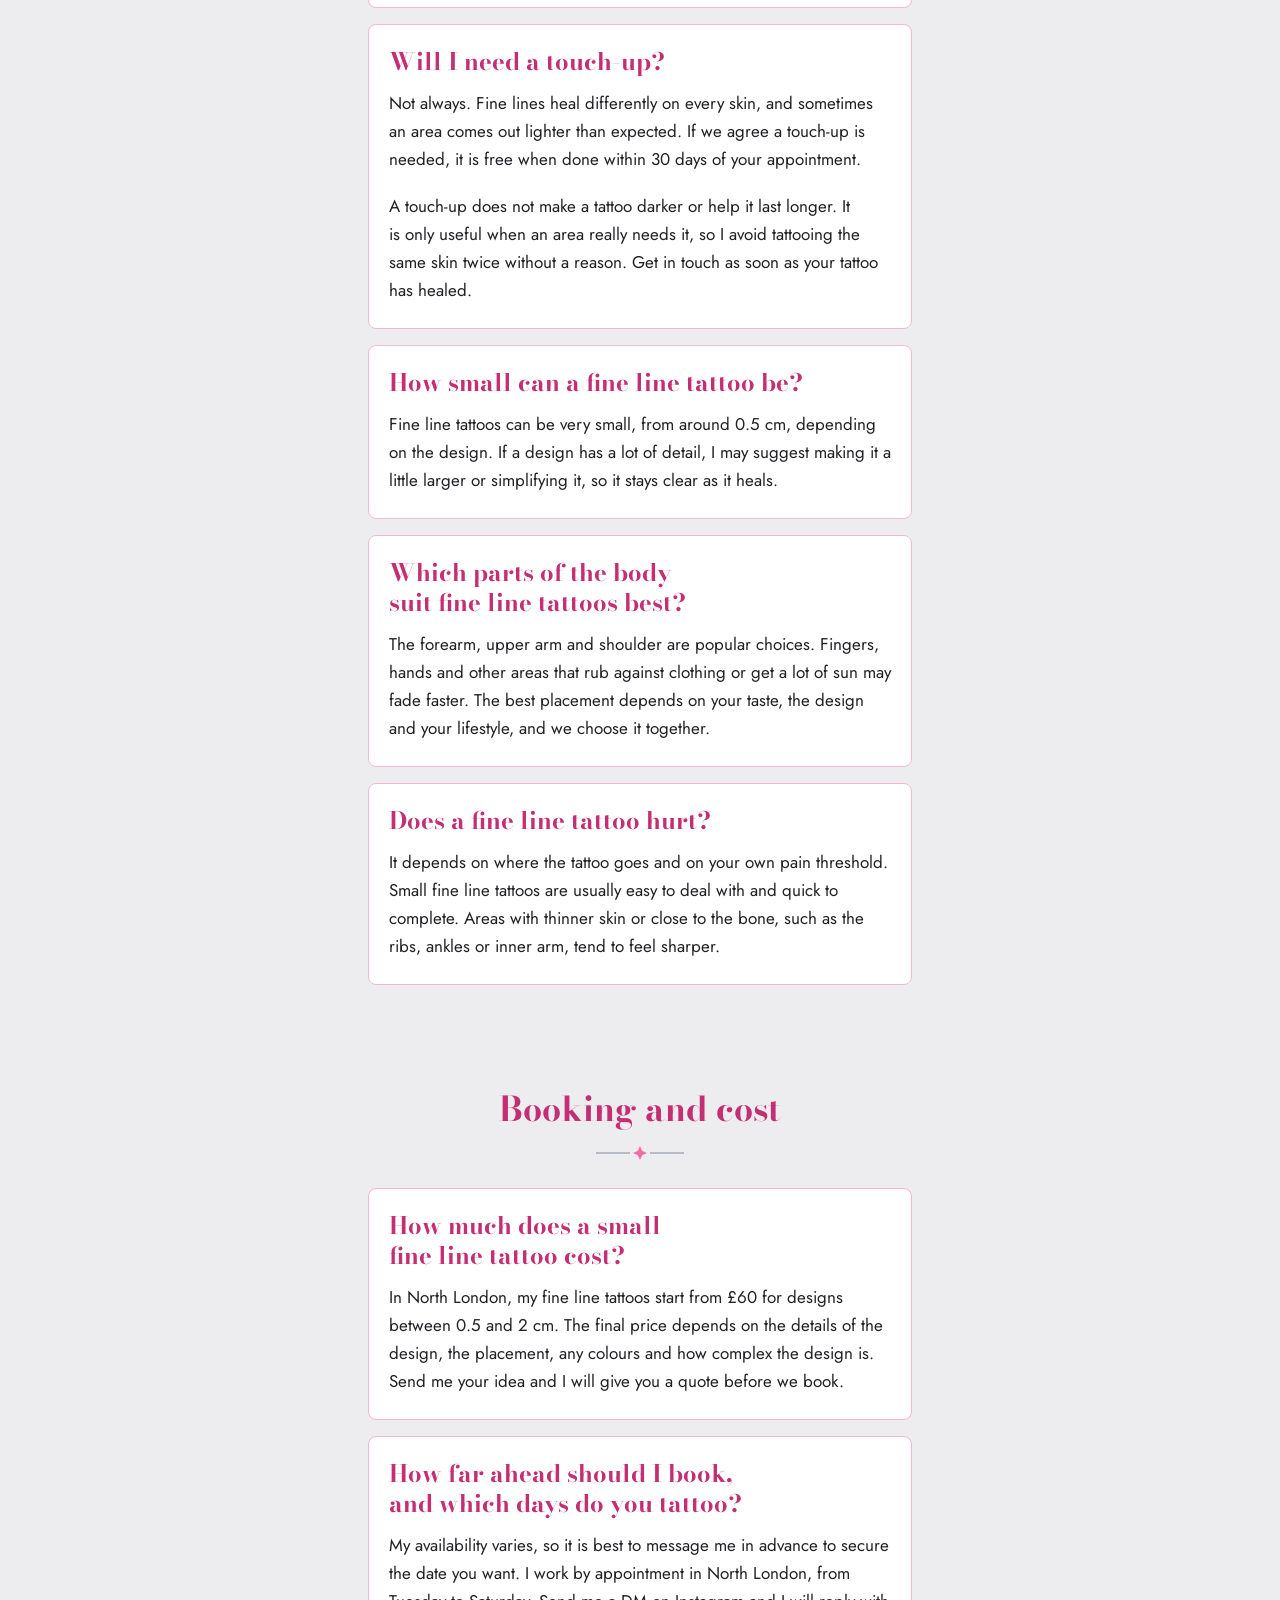
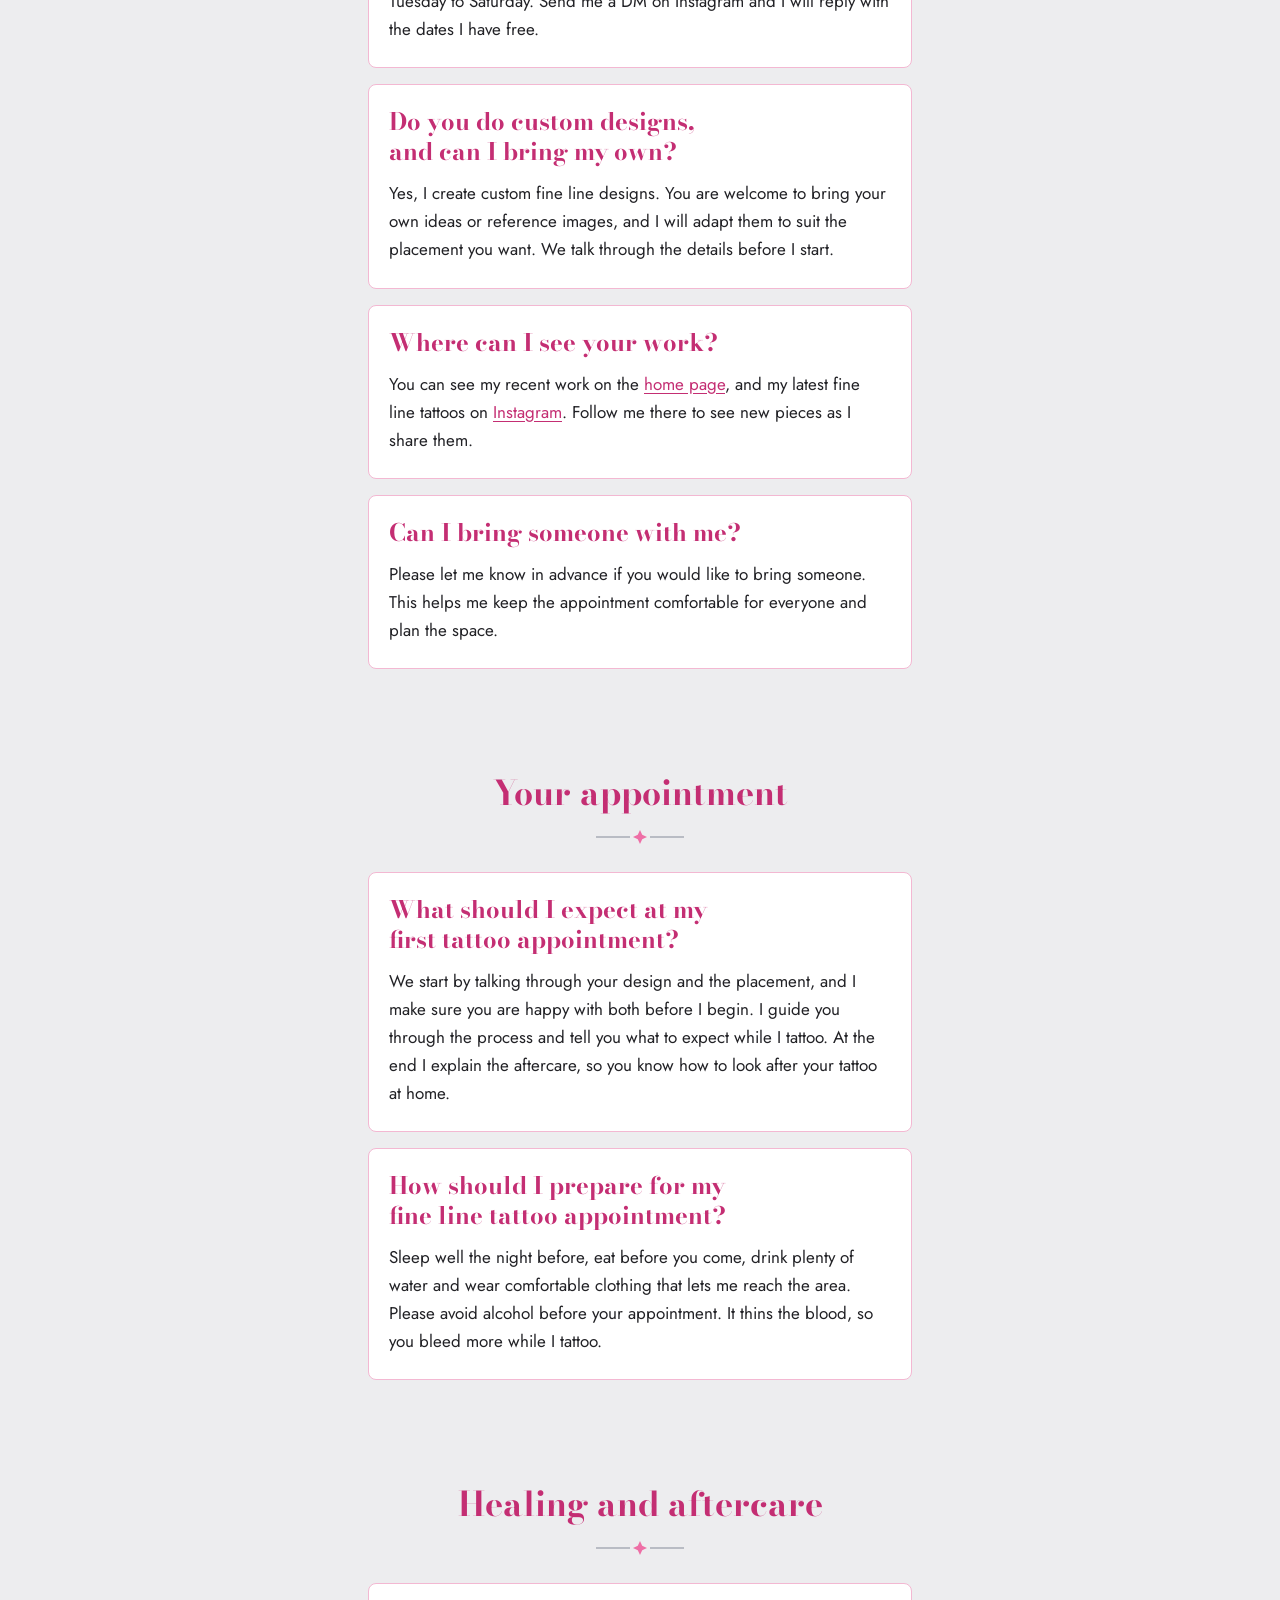
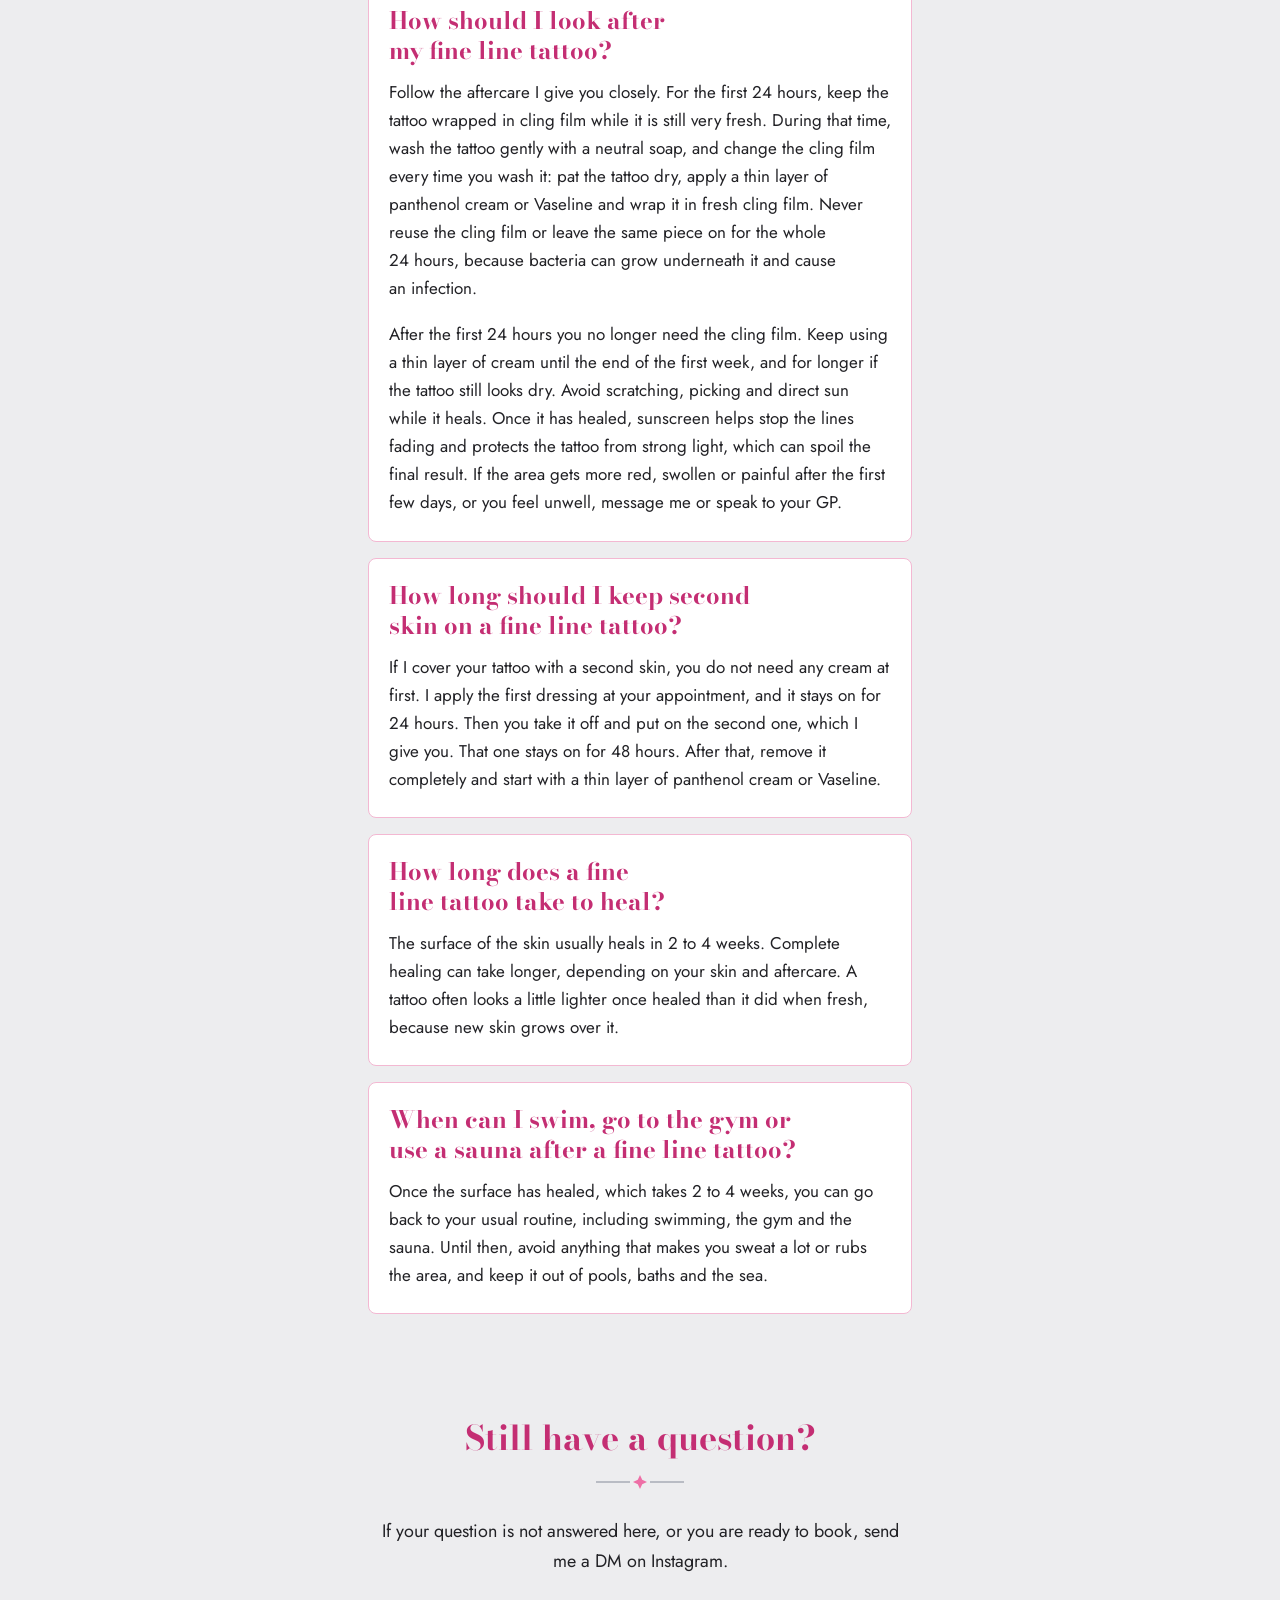
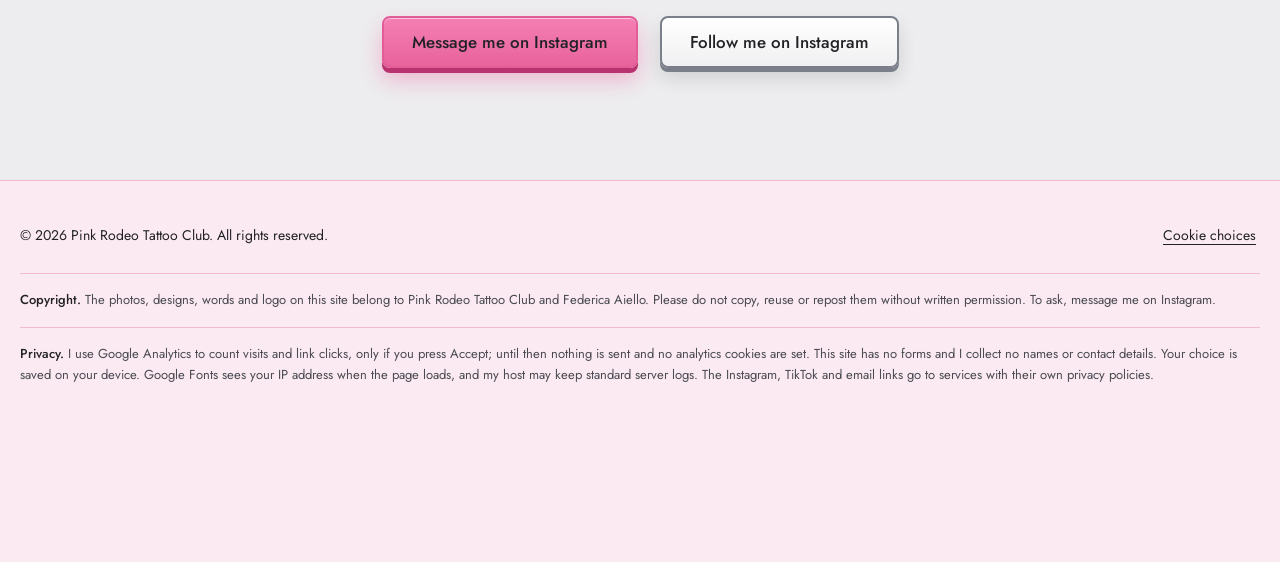
==== commit 56adc79d: "FAQ aftercare: cling film for the first 24 hours, fresh piece at each wash Co-Authored-By: Claude So" ====
--- a/faq/index.html
+++ b/faq/index.html
@@ -192,7 +192,7 @@
             "name": "How should I look after my fine line tattoo?",
             "acceptedAnswer": {
               "@type": "Answer",
-              "text": "Follow the aftercare I give you closely. For the first two days, keep the tattoo wrapped in cling film while it is still very fresh, and change the cling film every 24 hours. Each time, wash the tattoo gently with a neutral soap, pat it dry, apply a thin layer of panthenol cream or Vaseline and wrap it in fresh cling film. Never leave the same cling film on for longer than 24 hours, because bacteria can grow underneath it. Keep using a thin layer of cream until the end of the first week, and for longer if the tattoo still looks dry. Avoid scratching, picking and direct sun while it heals. Once it has healed, sunscreen helps stop the lines fading and protects the tattoo from strong light, which can spoil the final result. If the area gets more red, swollen or painful after the first few days, or you feel unwell, message me or speak to your GP."
+              "text": "Follow the aftercare I give you closely. For the first 24 hours, keep the tattoo wrapped in cling film while it is still very fresh. During that time, wash the tattoo gently with a neutral soap, and change the cling film every time you wash it: pat the tattoo dry, apply a thin layer of panthenol cream or Vaseline and wrap it in fresh cling film. Never reuse the cling film or leave the same piece on for the whole 24 hours, because bacteria can grow underneath it and cause an infection. After the first 24 hours you no longer need the cling film. Keep using a thin layer of cream until the end of the first week, and for longer if the tattoo still looks dry. Avoid scratching, picking and direct sun while it heals. Once it has healed, sunscreen helps stop the lines fading and protects the tattoo from strong light, which can spoil the final result. If the area gets more red, swollen or painful after the first few days, or you feel unwell, message me or speak to your GP."
             }
           },
           {
@@ -355,8 +355,8 @@
       <h2 id="healing-and-aftercare">Healing and aftercare</h2>
       <div class="faq__item">
         <h3 id="fine-line-tattoo-aftercare">How should I look after my fine line tattoo?</h3>
-        <p>Follow the aftercare I give you closely. For the first two days, keep the tattoo wrapped in cling film while it is still very fresh, and change the cling film every 24 hours. Each time, wash the tattoo gently with a neutral soap, pat it dry, apply a thin layer of panthenol cream or Vaseline and wrap it in fresh cling film. Never leave the same cling film on for longer than 24 hours, because bacteria can grow underneath it.</p>
-        <p>Keep using a thin layer of cream until the end of the first week, and for longer if the tattoo still looks dry. Avoid scratching, picking and direct sun while it heals. Once it has healed, sunscreen helps stop the lines fading and protects the tattoo from strong light, which can spoil the final result. If the area gets more red, swollen or painful after the first few days, or you feel unwell, message me or speak to your GP.</p>
+        <p>Follow the aftercare I give you closely. For the first 24 hours, keep the tattoo wrapped in cling film while it is still very fresh. During that time, wash the tattoo gently with a neutral soap, and change the cling film every time you wash it: pat the tattoo dry, apply a thin layer of panthenol cream or Vaseline and wrap it in fresh cling film. Never reuse the cling film or leave the same piece on for the whole 24 hours, because bacteria can grow underneath it and cause an infection.</p>
+        <p>After the first 24 hours you no longer need the cling film. Keep using a thin layer of cream until the end of the first week, and for longer if the tattoo still looks dry. Avoid scratching, picking and direct sun while it heals. Once it has healed, sunscreen helps stop the lines fading and protects the tattoo from strong light, which can spoil the final result. If the area gets more red, swollen or painful after the first few days, or you feel unwell, message me or speak to your GP.</p>
       </div>
       <div class="faq__item">
         <h3 id="how-long-to-keep-second-skin-on">How long should I keep second skin on a fine line tattoo?</h3>
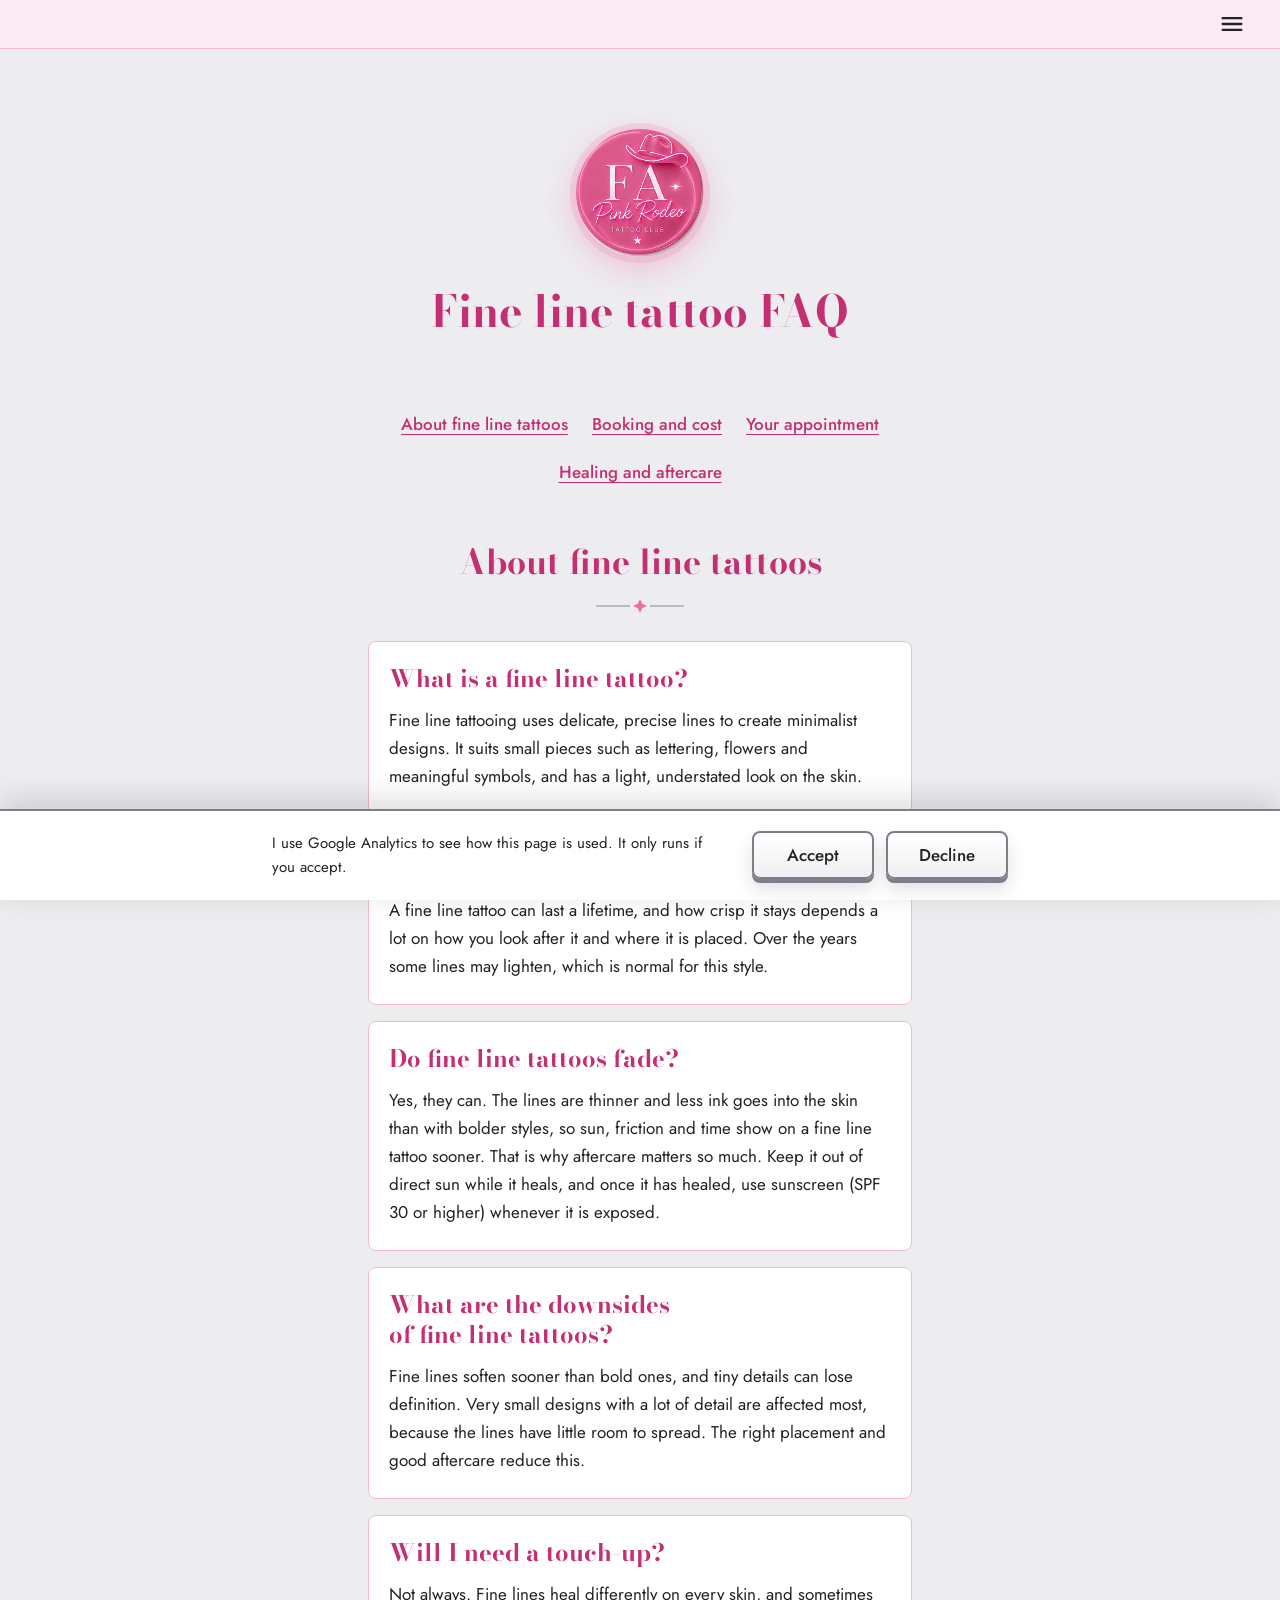
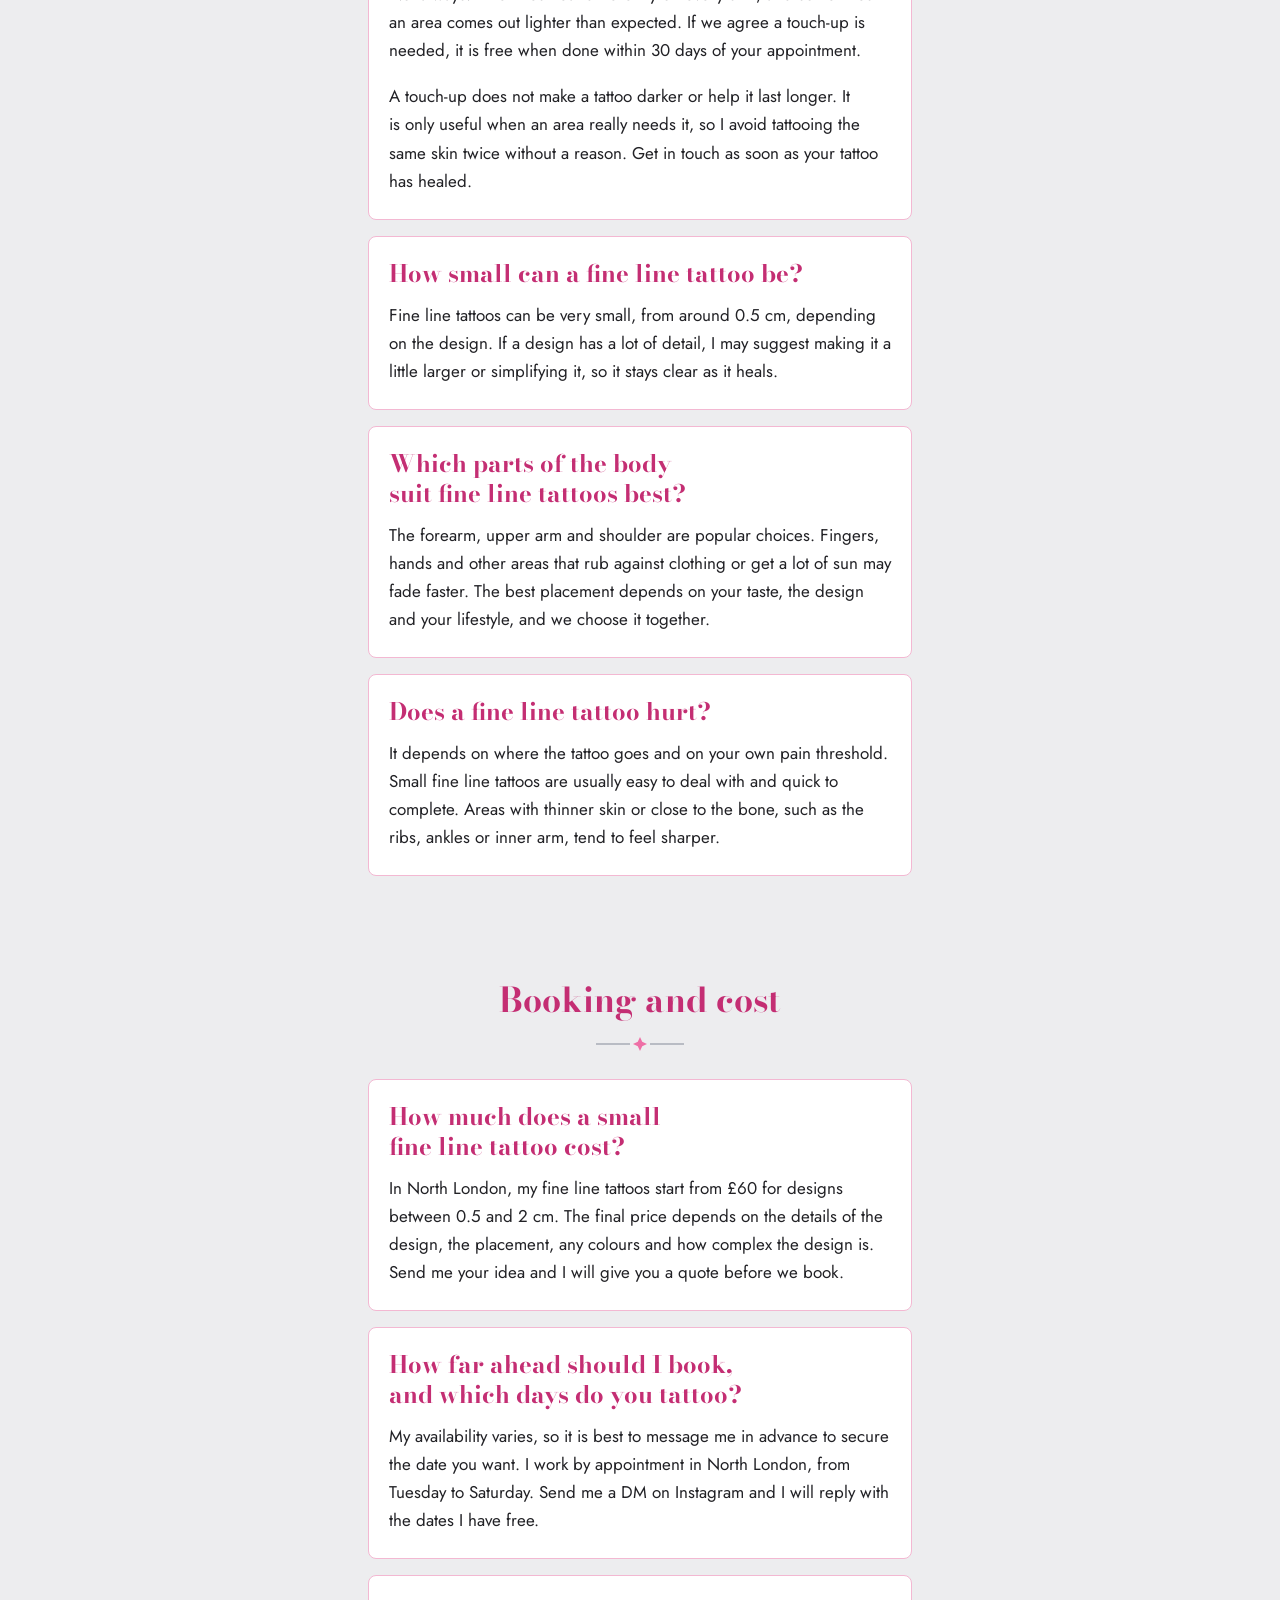
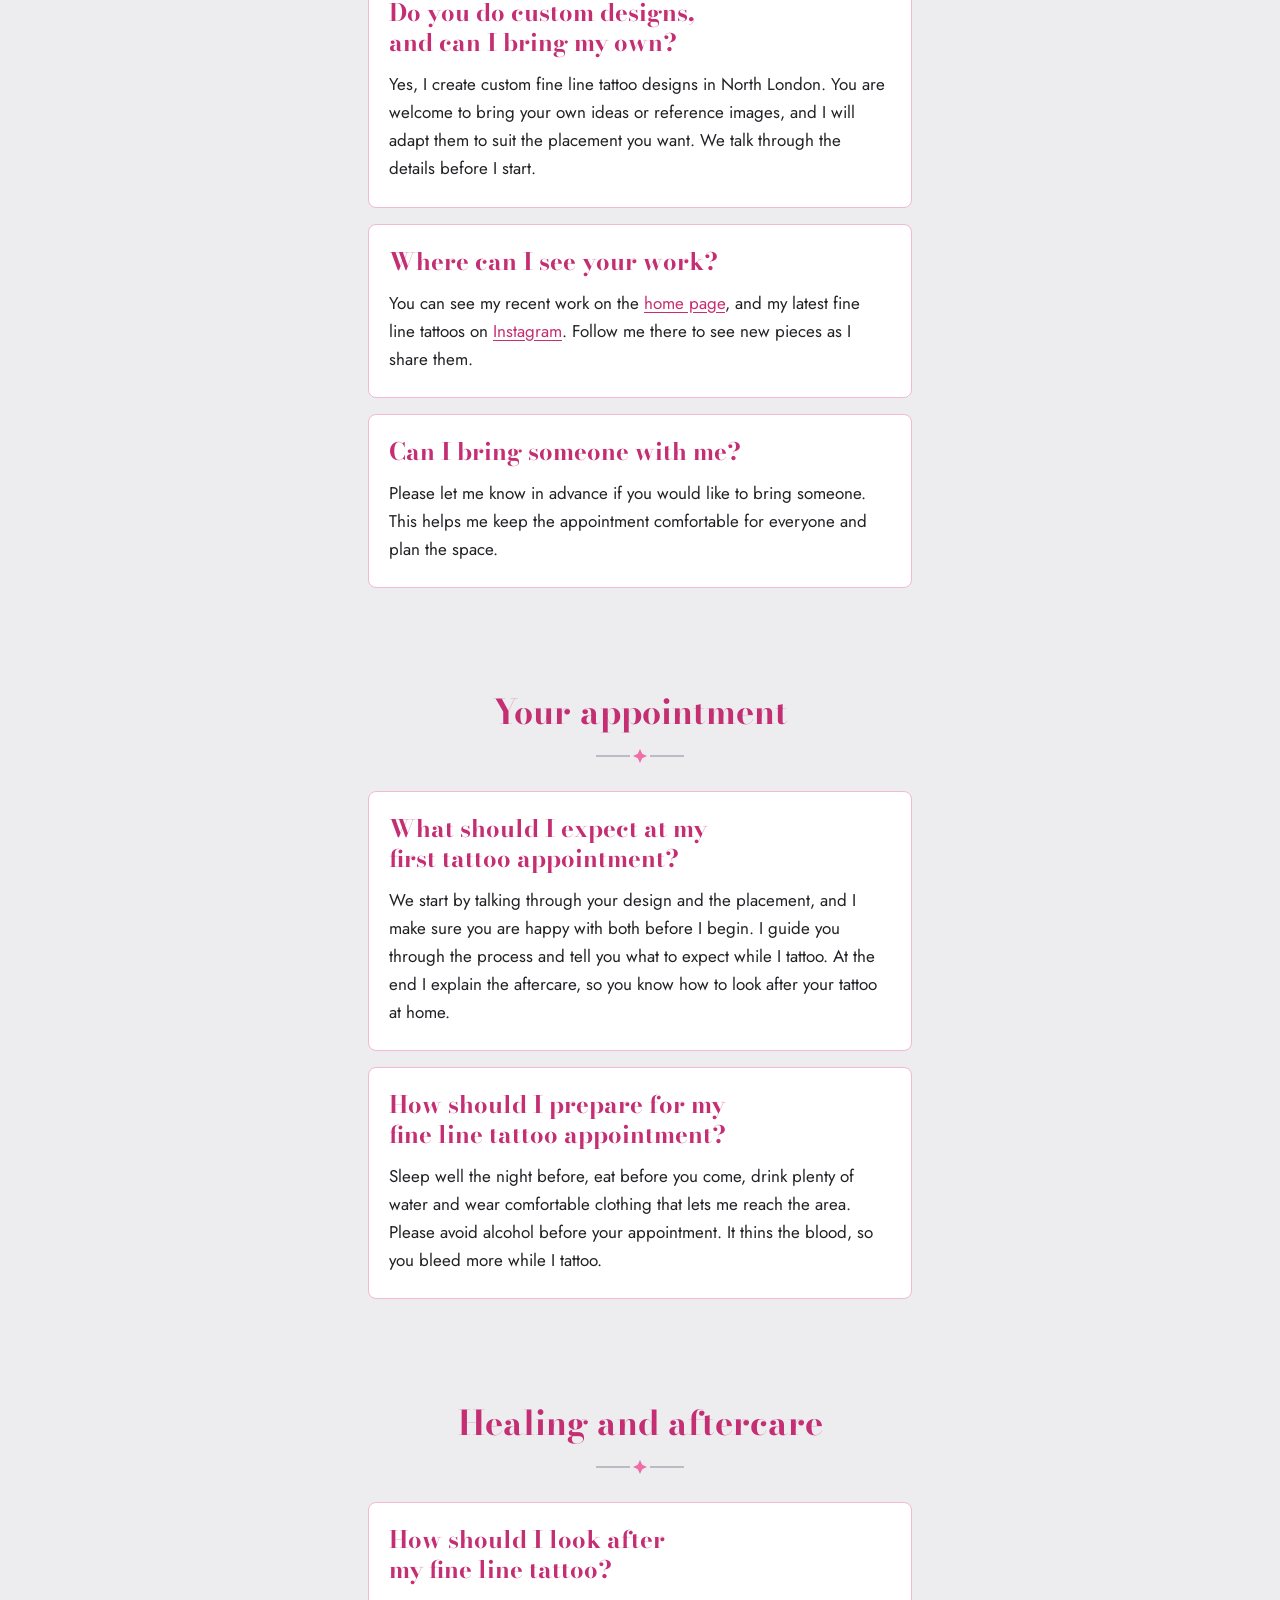
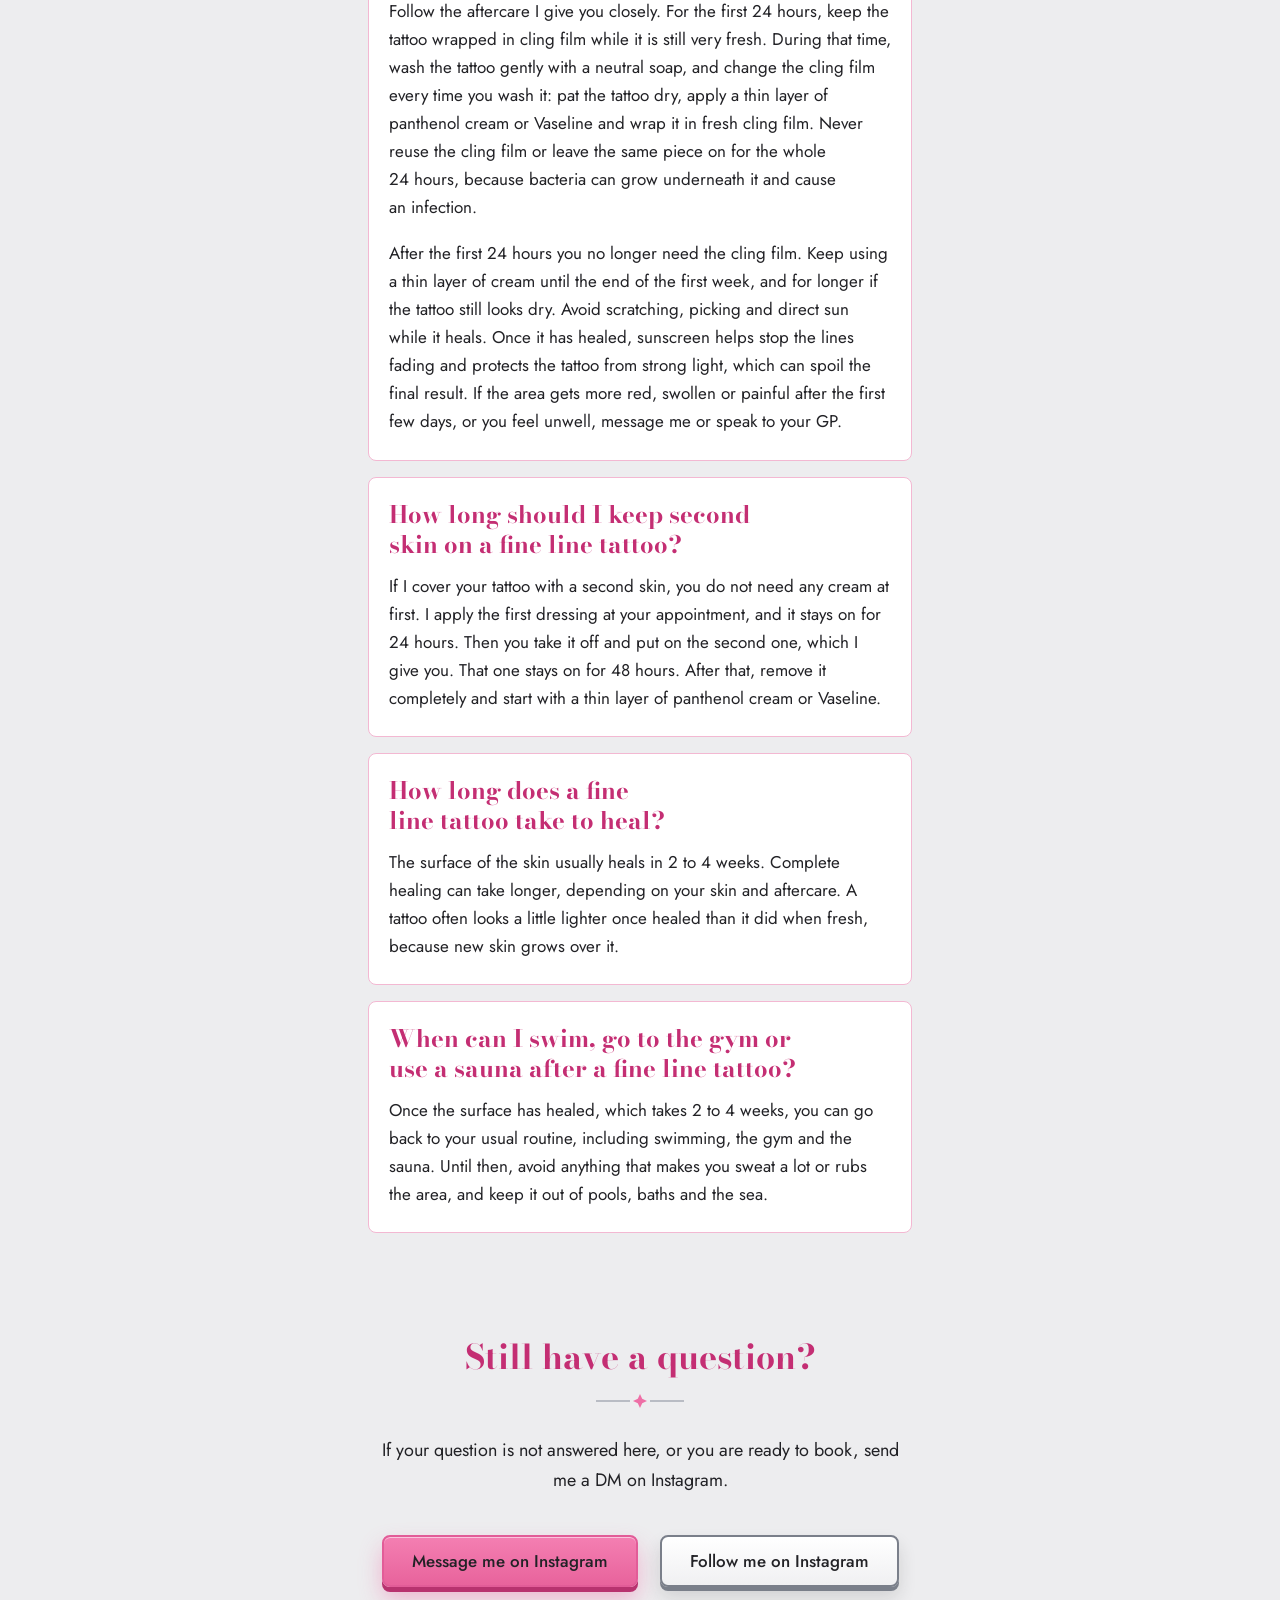
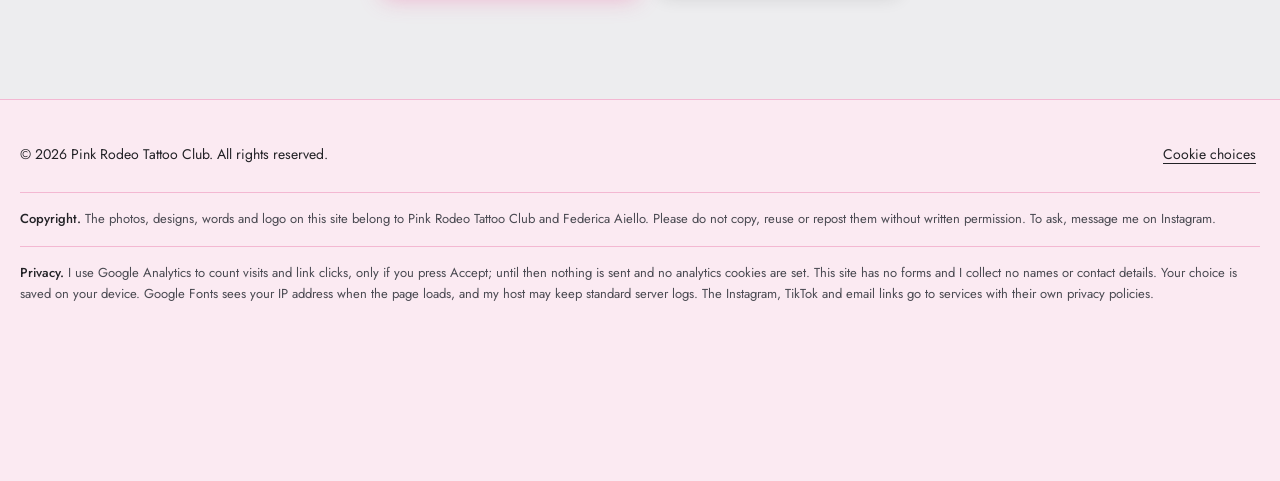
==== commit 3c144c25: "Menu becomes a retractable button; FAQ heading without intro text - Pink bar shows a three-line butt" ====
--- a/faq/index.html
+++ b/faq/index.html
@@ -152,7 +152,7 @@
             "name": "Do you do custom designs, and can I bring my own?",
             "acceptedAnswer": {
               "@type": "Answer",
-              "text": "Yes, I create custom fine line designs. You are welcome to bring your own ideas or reference images, and I will adapt them to suit the placement you want. We talk through the details before I start."
+              "text": "Yes, I create custom fine line tattoo designs in North London. You are welcome to bring your own ideas or reference images, and I will adapt them to suit the placement you want. We talk through the details before I start."
             }
           },
           {
@@ -254,7 +254,12 @@
   </section>
 
   <nav class="topbar" aria-label="Main menu">
-    <ul>
+    <div class="topbar__inner">
+      <button type="button" class="menu-toggle" id="menu-toggle" aria-expanded="false" aria-controls="menu-list" aria-label="Open menu">
+        <svg viewBox="0 0 24 24" aria-hidden="true" focusable="false"><path class="i-open" d="M4 7h16M4 12h16M4 17h16"/><path class="i-close" d="M6 6l12 12M18 6 6 18"/></svg>
+      </button>
+    </div>
+    <ul id="menu-list">
       <li><a href="/">Home</a></li>
       <li><a href="/faq/" aria-current="page">FAQ</a></li>
     </ul>
@@ -265,7 +270,6 @@
       <img src="/assets/logo/pink-rodeo-tattoo-club-logo.jpg" width="480" height="480" fetchpriority="high" alt="Pink Rodeo Tattoo Club logo: a pink round sign with a neon-style cowboy hat, the letters FA and the words Pink Rodeo Tattoo Club">
     </a>
     <h1>Fine line tattoo FAQ</h1>
-    <p class="faq-intro">Answers to the questions I’m asked most before a fine line tattoo, from cost and pain to healing and aftercare. I tattoo in North London, by appointment.</p>
   </header>
 
   <main id="main">
@@ -327,7 +331,7 @@
       </div>
       <div class="faq__item">
         <h3 id="custom-fine-line-designs">Do you do custom designs, and can I bring my own?</h3>
-        <p>Yes, I create custom fine line designs. You are welcome to bring your own ideas or reference images, and I will adapt them to suit the placement you want. We talk through the details before I start.</p>
+        <p>Yes, I create custom fine line tattoo designs in North London. You are welcome to bring your own ideas or reference images, and I will adapt them to suit the placement you want. We talk through the details before I start.</p>
       </div>
       <div class="faq__item">
         <h3 id="where-to-see-your-work">Where can I see your work?</h3>
--- a/styles.css
+++ b/styles.css
@@ -113,6 +113,61 @@
   color: var(--rose);
 }
 
+/* With JavaScript the bar shows only a menu button (three lines). Pressing it opens the links
+   in a panel under the bar. Without JavaScript the links simply stay in the bar. */
+.topbar { position: relative; }
+.topbar__inner { display: none; }
+.topbar.is-enhanced .topbar__inner {
+  display: flex;
+  justify-content: flex-end;
+  max-width: 82rem;
+  margin: 0 auto;
+  padding: 0 calc(var(--gutter) - 0.5rem);
+}
+.menu-toggle {
+  display: inline-flex;
+  align-items: center;
+  justify-content: center;
+  width: 3rem;
+  height: 3rem;
+  padding: 0;
+  border: 0;
+  background: none;
+  color: var(--ink);
+  cursor: pointer;
+}
+.menu-toggle:hover { color: var(--rose); }
+.menu-toggle svg {
+  width: 1.75rem;
+  height: 1.75rem;
+  fill: none;
+  stroke: currentColor;
+  stroke-width: 2;
+  stroke-linecap: round;
+}
+.menu-toggle .i-close,
+.menu-toggle[aria-expanded="true"] .i-open { display: none; }
+.menu-toggle[aria-expanded="true"] .i-close { display: inline; }
+
+.topbar.is-enhanced ul {
+  display: none;
+  position: absolute;
+  top: 100%;
+  left: 0;
+  right: 0;
+  z-index: 15;
+  flex-direction: column;
+  align-items: center;
+  gap: 0;
+  max-width: none;
+  margin: 0;
+  padding: 0.25rem var(--gutter) 0.75rem;
+  background: var(--blush);
+  border-bottom: 1px solid var(--pink-soft);
+  box-shadow: 0 12px 24px rgba(34, 34, 38, 0.12);
+}
+.topbar.is-open ul { display: flex; }
+
 /* Hero */
 .hero {
   max-width: var(--measure);
@@ -151,11 +206,6 @@
   width: 8rem;
   height: 8rem;
   margin-bottom: 1.75rem;
-}
-.faq-intro {
-  max-width: 30rem;
-  margin: 1.25rem auto 0;
-  font-size: 1.125rem;
 }
 
 /* Page not found (404.html) */
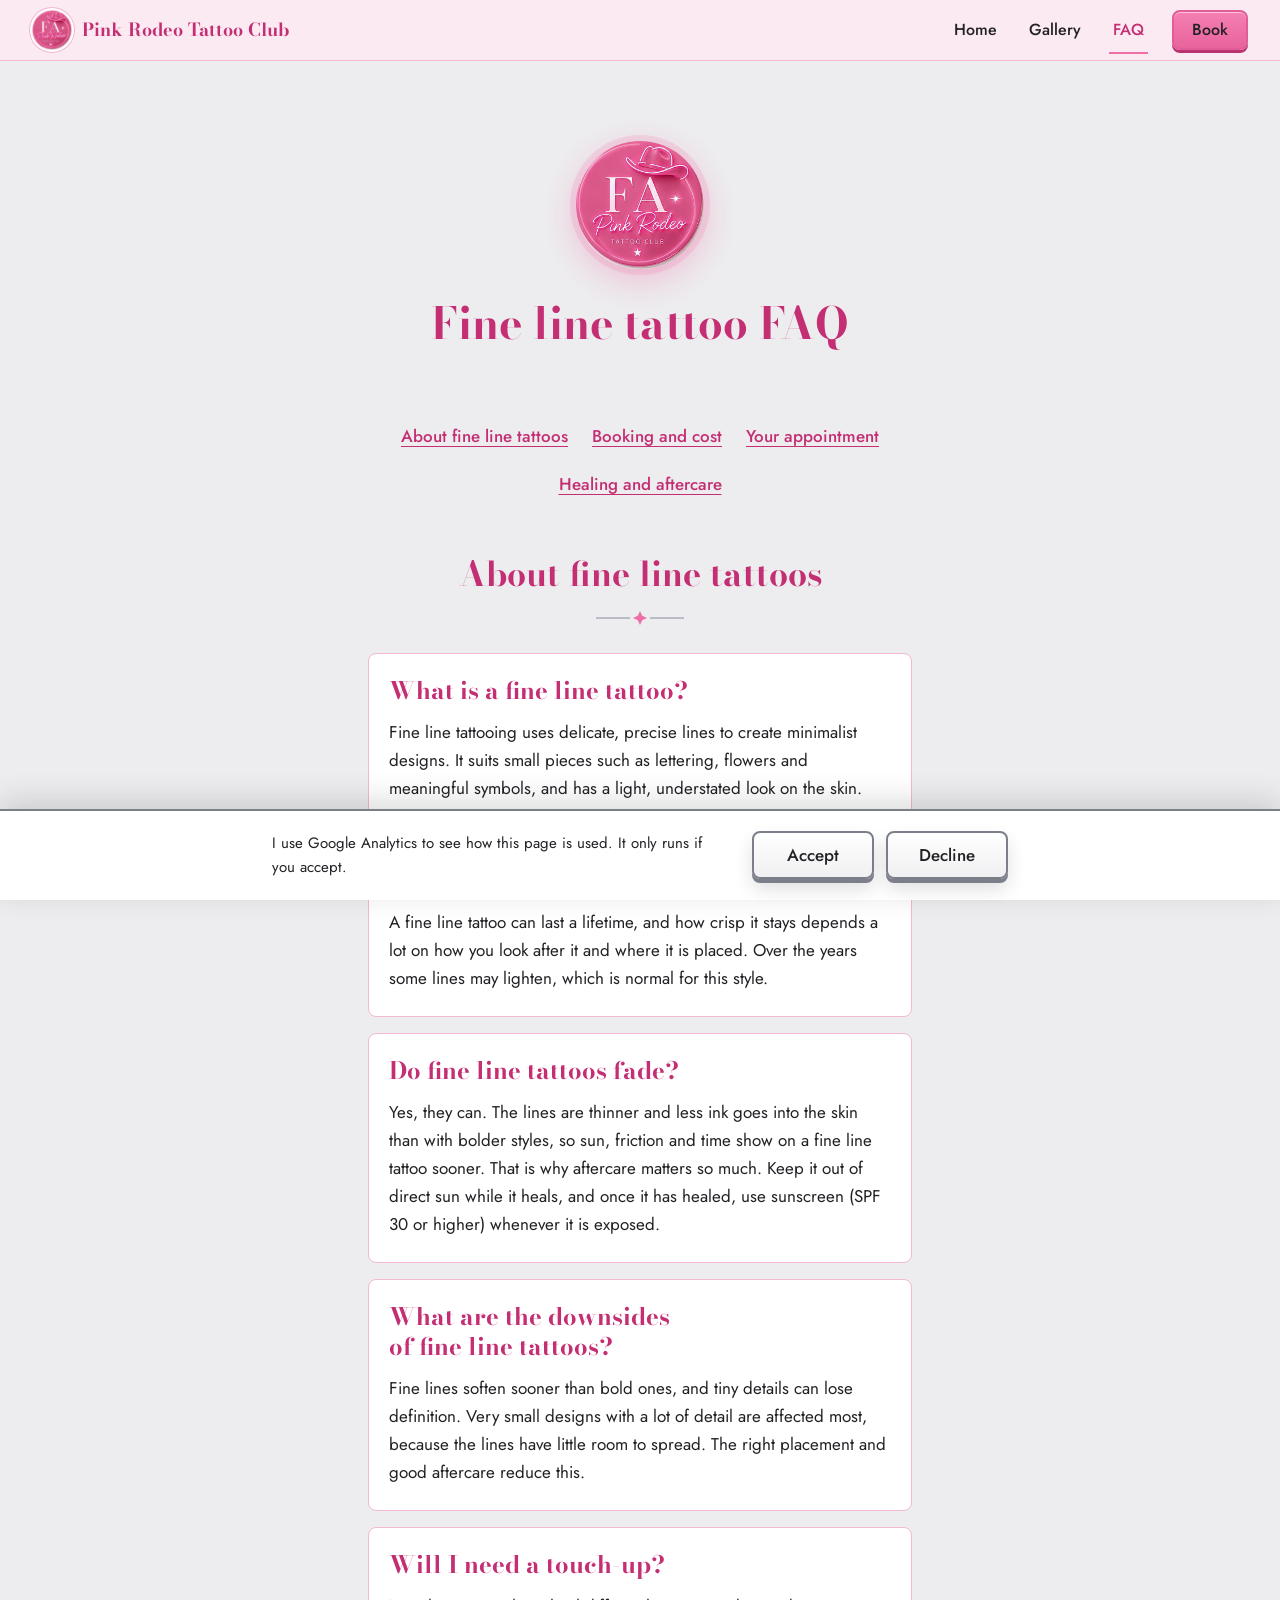
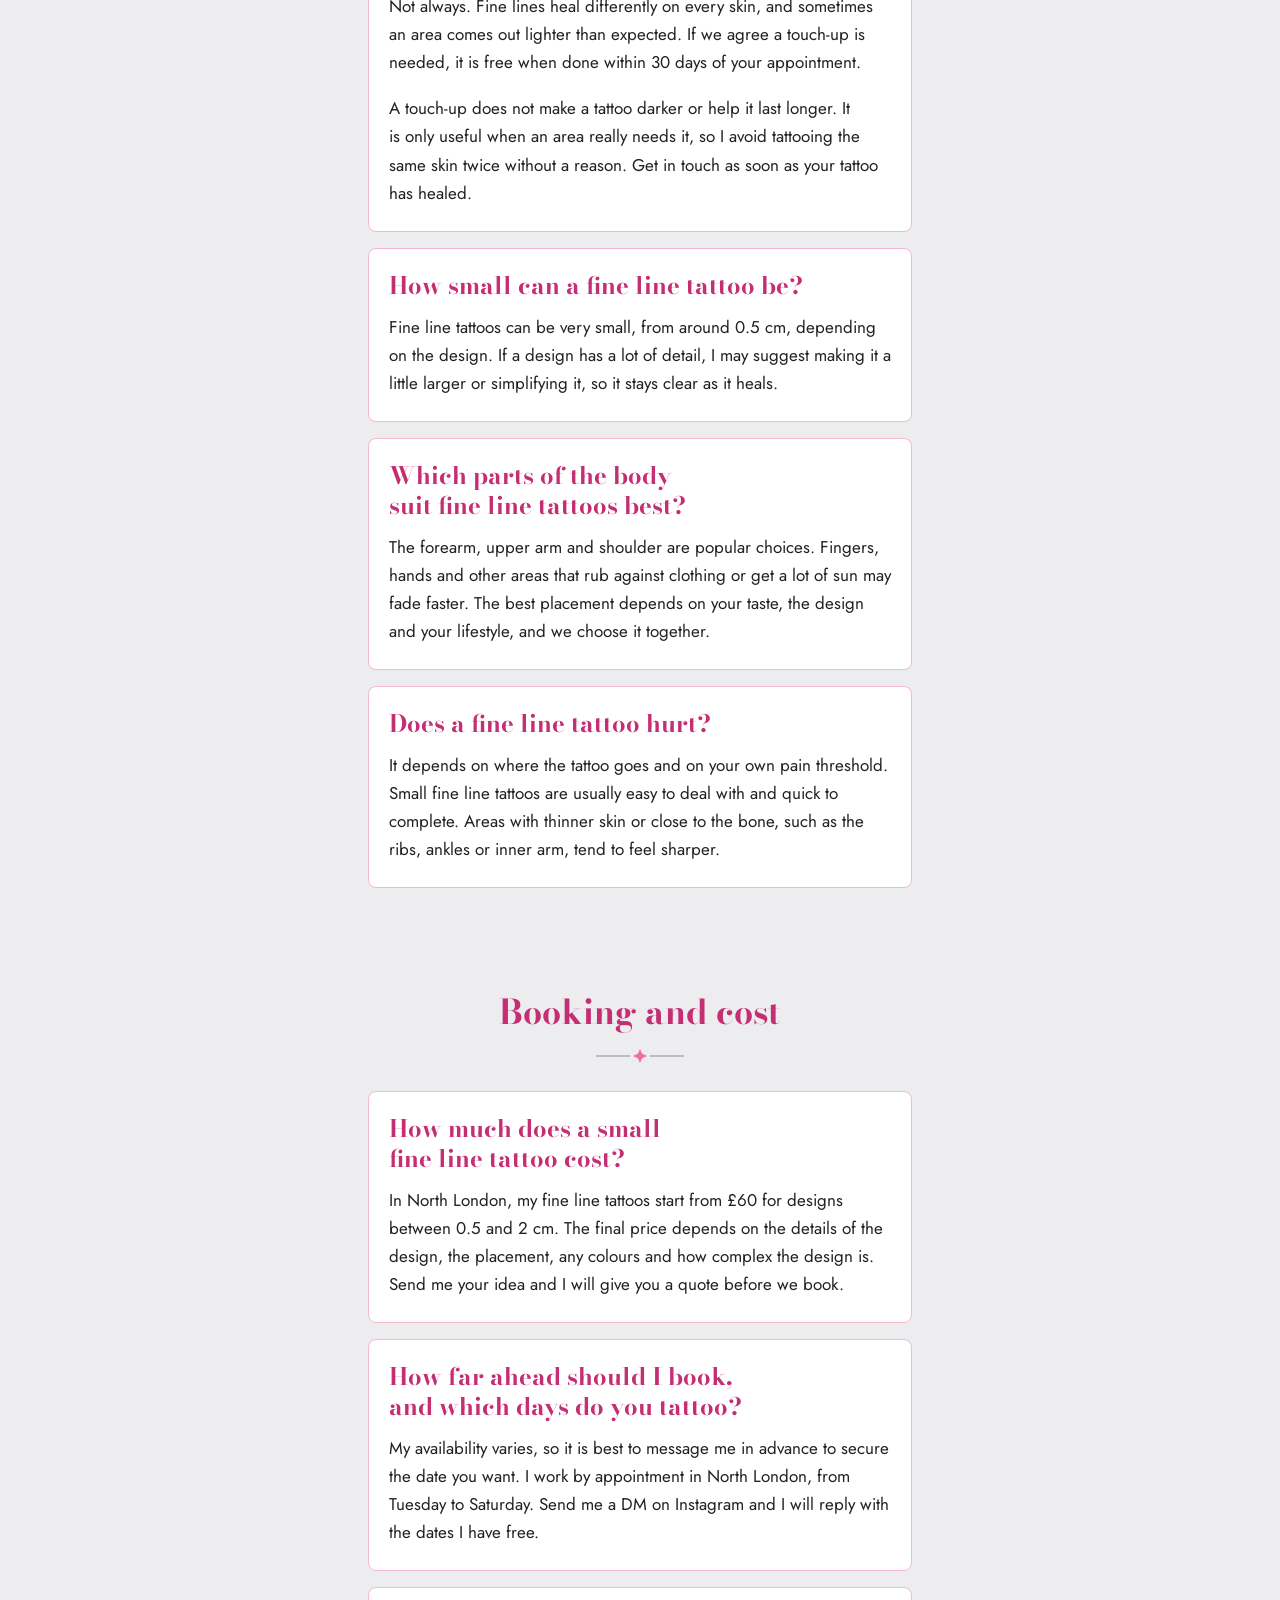
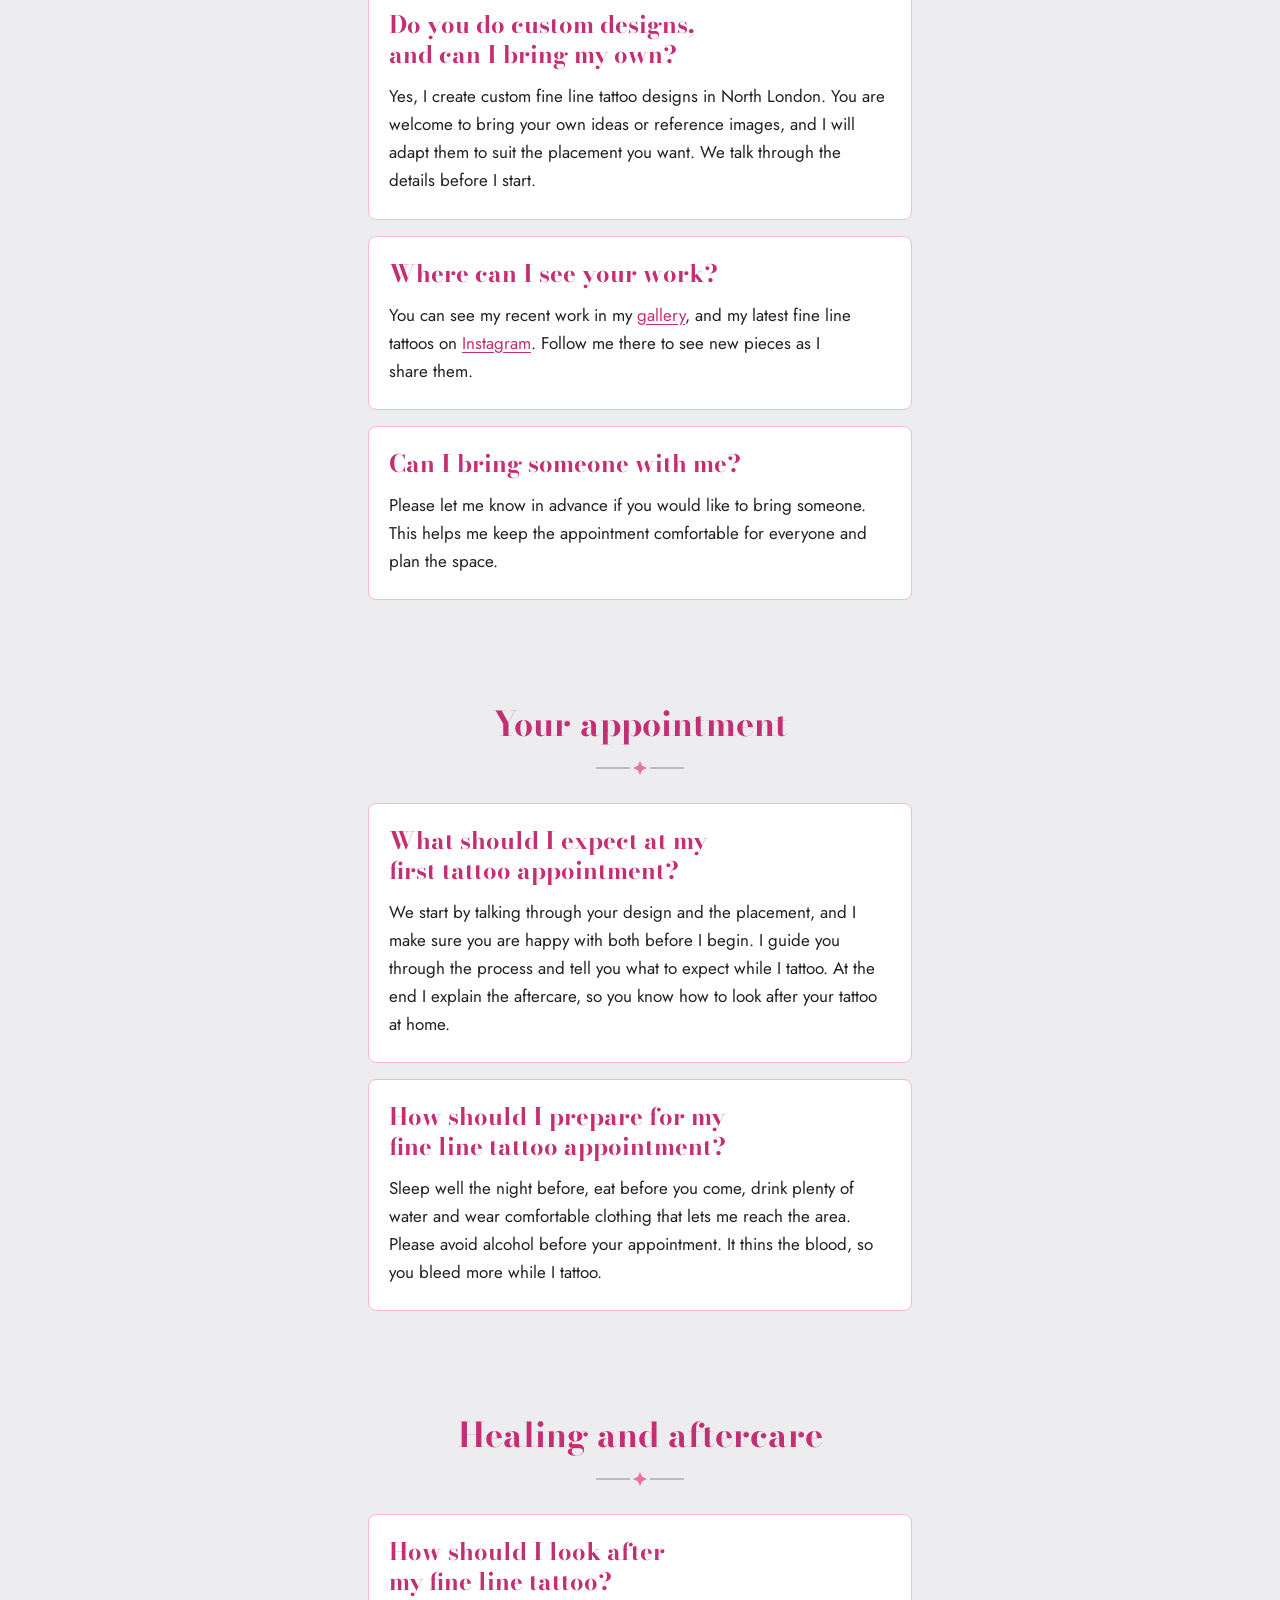
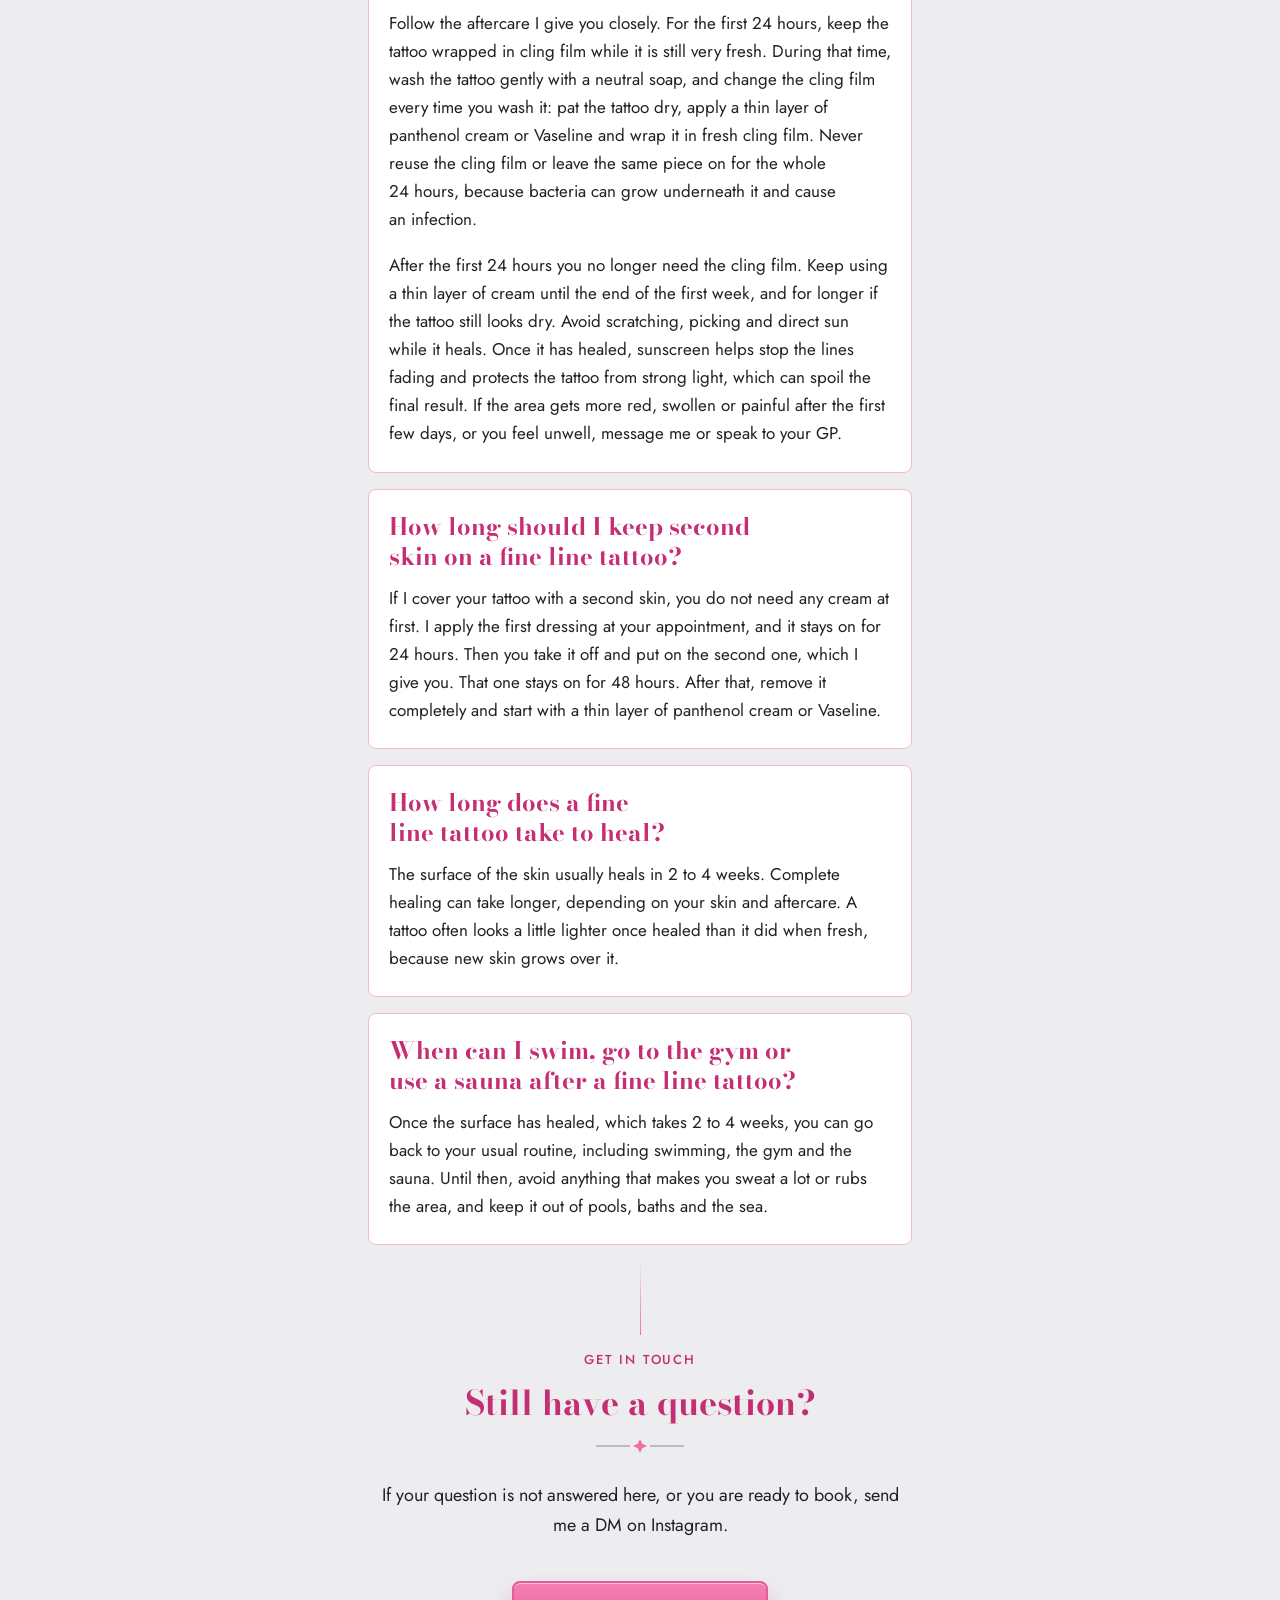
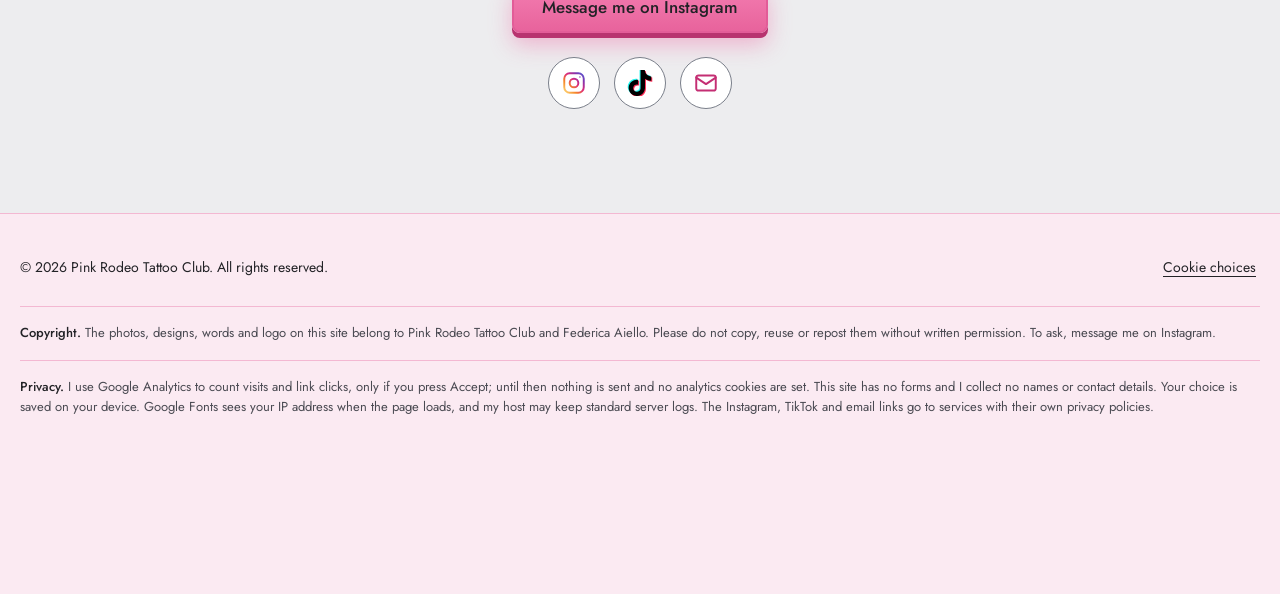
==== commit 271a838e: "Redesign the home page and add a full gallery page - Sticky top bar with Home, Gallery, FAQ and Book" ====
--- a/faq/index.html
+++ b/faq/index.html
@@ -160,7 +160,7 @@
             "name": "Where can I see your work?",
             "acceptedAnswer": {
               "@type": "Answer",
-              "text": "You can see my recent work on the home page, and my latest fine line tattoos on Instagram. Follow me there to see new pieces as I share them."
+              "text": "You can see my recent work in my gallery, and my latest fine line tattoos on Instagram. Follow me there to see new pieces as I share them."
             }
           },
           {
@@ -255,14 +255,20 @@
 
   <nav class="topbar" aria-label="Main menu">
     <div class="topbar__inner">
+      <a class="brand" href="/">
+        <img src="/assets/favicon-96.png" width="96" height="96" alt="">
+        <span>Pink Rodeo Tattoo Club</span>
+      </a>
+      <ul id="menu-list">
+        <li><a href="/">Home</a></li>
+        <li><a href="/gallery/" data-event="click_gallery" data-location="menu">Gallery</a></li>
+        <li><a href="/faq/" aria-current="page" data-event="click_faq" data-location="menu">FAQ</a></li>
+        <li class="topbar__book"><a href="/#book" data-event="click_book" data-location="menu">Book</a></li>
+      </ul>
       <button type="button" class="menu-toggle" id="menu-toggle" aria-expanded="false" aria-controls="menu-list" aria-label="Open menu">
         <svg viewBox="0 0 24 24" aria-hidden="true" focusable="false"><path class="i-open" d="M4 7h16M4 12h16M4 17h16"/><path class="i-close" d="M6 6l12 12M18 6 6 18"/></svg>
       </button>
     </div>
-    <ul id="menu-list">
-      <li><a href="/">Home</a></li>
-      <li><a href="/faq/" aria-current="page">FAQ</a></li>
-    </ul>
   </nav>
 
   <header class="hero hero--compact">
@@ -335,7 +341,7 @@
       </div>
       <div class="faq__item">
         <h3 id="where-to-see-your-work">Where can I see your work?</h3>
-        <p>You can see my recent work on the <a href="/#work-heading">home page</a>, and my latest fine line tattoos on <a href="https://www.instagram.com/federicaiellotattoo/" target="_blank" rel="noopener noreferrer" data-event="click_instagram_follow" data-location="faq-work">Instagram<span class="sr-only"> (opens in a new tab)</span></a>. Follow me there to see new pieces as I share them.</p>
+        <p>You can see my recent work in my <a href="/gallery/" data-event="click_gallery" data-location="faq-work">gallery</a>, and my latest fine line tattoos on <a href="https://www.instagram.com/federicaiellotattoo/" target="_blank" rel="noopener noreferrer" data-event="click_instagram_follow" data-location="faq-work">Instagram<span class="sr-only"> (opens in a new tab)</span></a>. Follow me there to see new pieces as I share them.</p>
       </div>
       <div class="faq__item">
         <h3 id="bring-someone-to-your-appointment">Can I bring someone with me?</h3>
@@ -376,12 +382,23 @@
       </div>
     </section>
 
-    <section class="section" aria-labelledby="more-heading">
+    <section class="section" aria-labelledby="more-heading" data-reveal>
+      <p class="kicker" aria-hidden="true">Get in touch</p>
       <h2 id="more-heading">Still have a question?</h2>
       <p>If your question is not answered here, or you are ready to book, send me a DM on Instagram.</p>
-      <div class="actions">
+      <div class="cta">
         <a class="btn btn--primary" href="https://ig.me/m/federicaiellotattoo" target="_blank" rel="noopener noreferrer" data-event="click_dm" data-location="faq">Message me on Instagram<span class="sr-only"> (opens in a new tab)</span></a>
-        <a class="btn btn--secondary" href="https://www.instagram.com/federicaiellotattoo/" target="_blank" rel="noopener noreferrer" data-event="click_instagram_follow" data-location="faq">Follow me on Instagram<span class="sr-only"> (opens in a new tab)</span></a>
+        <nav class="social" aria-label="Instagram, TikTok and email">
+          <a class="icon-link" href="https://www.instagram.com/federicaiellotattoo/" target="_blank" rel="noopener noreferrer" data-event="click_instagram_follow" data-location="faq">
+            <svg viewBox="0 0 24 24" fill="none" stroke-width="1.8" stroke-linecap="round" stroke-linejoin="round" aria-hidden="true" focusable="false"><defs><linearGradient id="ig-gradient" x1="3" y1="21" x2="21" y2="3" gradientUnits="userSpaceOnUse"><stop offset="0" stop-color="#FEDA77"/><stop offset="0.3" stop-color="#F58529"/><stop offset="0.55" stop-color="#DD2A7B"/><stop offset="0.8" stop-color="#8134AF"/><stop offset="1" stop-color="#515BD4"/></linearGradient></defs><rect x="3" y="3" width="18" height="18" rx="5" stroke="url(#ig-gradient)"/><circle cx="12" cy="12" r="4" stroke="url(#ig-gradient)"/><circle cx="17.5" cy="6.5" r="0.7" fill="url(#ig-gradient)" stroke="none"/></svg><span class="sr-only">Instagram (opens in a new tab)</span>
+          </a>
+          <a class="icon-link" href="https://www.tiktok.com/@fapinkrodeo" target="_blank" rel="noopener noreferrer" data-event="click_tiktok" data-location="faq">
+            <svg viewBox="0 0 24 24" aria-hidden="true" focusable="false"><path fill="#25F4EE" transform="translate(-0.9 -0.9)" d="M12.525.02c1.31-.02 2.61-.01 3.91-.02.08 1.53.63 3.09 1.75 4.17 1.12 1.11 2.7 1.62 4.24 1.79v4.03c-1.44-.05-2.89-.35-4.2-.97-.57-.26-1.1-.59-1.62-.93-.01 2.92.01 5.84-.02 8.75-.08 1.4-.54 2.79-1.35 3.94-1.31 1.92-3.58 3.17-5.91 3.21-1.43.08-2.86-.31-4.08-1.03-2.02-1.19-3.44-3.37-3.65-5.71-.02-.5-.03-1-.01-1.49.18-1.9 1.12-3.72 2.58-4.96 1.66-1.44 3.98-2.13 6.15-1.72.02 1.48-.04 2.96-.04 4.44-.99-.32-2.15-.23-3.02.37-.63.41-1.11 1.04-1.36 1.75-.21.51-.15 1.07-.14 1.61.24 1.64 1.82 3.02 3.5 2.87 1.12-.01 2.19-.66 2.77-1.61.19-.33.4-.67.41-1.06.1-1.79.06-3.57.07-5.36.01-4.03-.01-8.05.02-12.07z"/><path fill="#FE2C55" transform="translate(0.9 0.9)" d="M12.525.02c1.31-.02 2.61-.01 3.91-.02.08 1.53.63 3.09 1.75 4.17 1.12 1.11 2.7 1.62 4.24 1.79v4.03c-1.44-.05-2.89-.35-4.2-.97-.57-.26-1.1-.59-1.62-.93-.01 2.92.01 5.84-.02 8.75-.08 1.4-.54 2.79-1.35 3.94-1.31 1.92-3.58 3.17-5.91 3.21-1.43.08-2.86-.31-4.08-1.03-2.02-1.19-3.44-3.37-3.65-5.71-.02-.5-.03-1-.01-1.49.18-1.9 1.12-3.72 2.58-4.96 1.66-1.44 3.98-2.13 6.15-1.72.02 1.48-.04 2.96-.04 4.44-.99-.32-2.15-.23-3.02.37-.63.41-1.11 1.04-1.36 1.75-.21.51-.15 1.07-.14 1.61.24 1.64 1.82 3.02 3.5 2.87 1.12-.01 2.19-.66 2.77-1.61.19-.33.4-.67.41-1.06.1-1.79.06-3.57.07-5.36.01-4.03-.01-8.05.02-12.07z"/><path fill="#010101" d="M12.525.02c1.31-.02 2.61-.01 3.91-.02.08 1.53.63 3.09 1.75 4.17 1.12 1.11 2.7 1.62 4.24 1.79v4.03c-1.44-.05-2.89-.35-4.2-.97-.57-.26-1.1-.59-1.62-.93-.01 2.92.01 5.84-.02 8.75-.08 1.4-.54 2.79-1.35 3.94-1.31 1.92-3.58 3.17-5.91 3.21-1.43.08-2.86-.31-4.08-1.03-2.02-1.19-3.44-3.37-3.65-5.71-.02-.5-.03-1-.01-1.49.18-1.9 1.12-3.72 2.58-4.96 1.66-1.44 3.98-2.13 6.15-1.72.02 1.48-.04 2.96-.04 4.44-.99-.32-2.15-.23-3.02.37-.63.41-1.11 1.04-1.36 1.75-.21.51-.15 1.07-.14 1.61.24 1.64 1.82 3.02 3.5 2.87 1.12-.01 2.19-.66 2.77-1.61.19-.33.4-.67.41-1.06.1-1.79.06-3.57.07-5.36.01-4.03-.01-8.05.02-12.07z"/></svg><span class="sr-only">TikTok (opens in a new tab)</span>
+          </a>
+          <a class="icon-link icon-link--email" href="mailto:hello@pinkrodeotattooclub.co.uk" data-event="click_email" data-location="faq">
+            <svg viewBox="0 0 24 24" fill="none" stroke="currentColor" stroke-width="1.8" stroke-linecap="round" stroke-linejoin="round" aria-hidden="true" focusable="false"><rect x="3" y="5" width="18" height="14" rx="2"/><path d="m3 7 9 6 9-6"/></svg><span class="sr-only">Email</span>
+          </a>
+        </nav>
       </div>
     </section>
   </main>
--- a/styles.css
+++ b/styles.css
@@ -25,6 +25,7 @@
 html {
   -webkit-text-size-adjust: 100%;
   scroll-behavior: smooth;
+  scroll-padding-top: 4.5rem;   /* room for the sticky menu bar when jumping to a section */
 }
 
 body {
@@ -82,21 +83,55 @@
 }
 .skip-link:focus { transform: translateY(0.5rem); }
 
-/* Menu bar at the top of every page: the same light pink band as the footer */
+/* Menu bar at the top of every page: a light pink band that stays at the top while scrolling.
+   Brand on the left; on laptops the links sit on the right, on phones they open from a three-line button.
+   Without JavaScript the links simply stay visible in the bar. */
 .topbar {
+  position: sticky;
+  top: 0;
+  z-index: 12;
   background: var(--blush);
   border-bottom: 1px solid var(--pink-soft);
 }
+.topbar__inner {
+  display: flex;
+  flex-wrap: wrap;
+  align-items: center;
+  justify-content: space-between;
+  gap: 0 1rem;
+  max-width: 82rem;
+  min-height: 3.75rem;
+  margin: 0 auto;
+  padding: 0.25rem var(--gutter);
+}
+.brand {
+  display: inline-flex;
+  align-items: center;
+  gap: 0.625rem;
+  min-height: 3rem;
+  color: var(--rose);
+  font-family: var(--font-heading);
+  font-size: 1.125rem;
+  font-weight: 700;
+  line-height: 1.1;
+  text-decoration: none;
+}
+.brand img {
+  width: 2.5rem;
+  height: 2.5rem;
+  border-radius: 50%;
+  box-shadow: 0 0 0 2px var(--white), 0 0 0 3px var(--pink-soft);
+}
 .topbar ul {
   display: flex;
-  justify-content: center;
-  gap: 0 2.25rem;
-  max-width: 82rem;
-  margin: 0 auto;
-  padding: 0 var(--gutter);
+  flex-wrap: wrap;
+  align-items: center;
+  gap: 0 1.5rem;
+  margin: 0;
+  padding: 0;
   list-style: none;
 }
-.topbar a {
+.topbar ul a {
   display: inline-flex;
   align-items: center;
   min-height: 3rem;
@@ -107,29 +142,29 @@
   font-weight: 500;
   text-decoration: none;
 }
-.topbar a:hover { color: var(--rose); }
-.topbar a[aria-current="page"] {
+.topbar ul a:hover { color: var(--rose); }
+.topbar ul a[aria-current="page"] {
   border-bottom-color: var(--pink);
   color: var(--rose);
 }
-
-/* With JavaScript the bar shows only a menu button (three lines). Pressing it opens the links
-   in a panel under the bar. Without JavaScript the links simply stay in the bar. */
-.topbar { position: relative; }
-.topbar__inner { display: none; }
-.topbar.is-enhanced .topbar__inner {
-  display: flex;
-  justify-content: flex-end;
-  max-width: 82rem;
-  margin: 0 auto;
-  padding: 0 calc(var(--gutter) - 0.5rem);
-}
+.topbar .topbar__book a {
+  min-height: 2.5rem;
+  padding: 0.25rem 1.125rem;
+  border: 2px solid #E25C98;
+  border-radius: 0.5rem;
+  background: linear-gradient(180deg, #F47FB2 0%, #E8639C 100%);
+  box-shadow: inset 0 1px 0 rgba(255, 255, 255, 0.55), 0 3px 0 #B8336F;
+  color: var(--ink);
+}
+.topbar .topbar__book a:hover { color: var(--ink); filter: brightness(1.05); }
+
 .menu-toggle {
-  display: inline-flex;
+  display: none;
   align-items: center;
   justify-content: center;
   width: 3rem;
   height: 3rem;
+  margin-right: -0.5rem;
   padding: 0;
   border: 0;
   background: none;
@@ -149,24 +184,35 @@
 .menu-toggle[aria-expanded="true"] .i-open { display: none; }
 .menu-toggle[aria-expanded="true"] .i-close { display: inline; }
 
+.topbar.is-enhanced .menu-toggle { display: inline-flex; }
 .topbar.is-enhanced ul {
   display: none;
   position: absolute;
   top: 100%;
   left: 0;
   right: 0;
-  z-index: 15;
   flex-direction: column;
-  align-items: center;
-  gap: 0;
-  max-width: none;
-  margin: 0;
-  padding: 0.25rem var(--gutter) 0.75rem;
+  gap: 0.25rem;
+  padding: 0.25rem var(--gutter) 1rem;
   background: var(--blush);
   border-bottom: 1px solid var(--pink-soft);
   box-shadow: 0 12px 24px rgba(34, 34, 38, 0.12);
 }
 .topbar.is-open ul { display: flex; }
+
+@media (min-width: 900px) {
+  .topbar.is-enhanced .menu-toggle { display: none; }
+  .topbar.is-enhanced ul {
+    display: flex;
+    position: static;
+    flex-direction: row;
+    gap: 0 1.5rem;
+    padding: 0;
+    background: none;
+    border: 0;
+    box-shadow: none;
+  }
+}
 
 /* Hero */
 .hero {
@@ -320,28 +366,18 @@
 .section p { font-size: 1.125rem; }
 .section p + p { margin-top: 1.125rem; }
 
-/* About: a light pink box with Federica's round photo sitting on its top edge */
-.section--about { padding-top: 4.75rem; }
+/* About: a light pink box with Federica's photo in the star frame.
+   Photo above the words on phones; side by side from 900px, mirroring the top section. */
+.section--about { max-width: 64rem; padding-top: 4.5rem; }
 .about-box {
   position: relative;
-  padding: 6.25rem 1.25rem 1.75rem;
+  padding: 2rem 1.25rem 1.75rem;
   background: var(--blush);
   border: 1px solid var(--pink-soft);
   border-radius: 0.5rem;
 }
-.about-box__photo {
-  position: absolute;
-  top: 0;
-  left: 50%;
-  width: 7rem;
-  height: 8.75rem;   /* a tall oval, so more of her shows than in a circle */
-  transform: translate(-50%, -50%);
-  object-fit: cover;
-  border: 3px solid var(--pink);
-  border-radius: 50%;
-  background: var(--white);
-  box-shadow: 0 0 0 4px var(--white), 0 0 0 5px var(--pink-soft);
-}
+.about-split__photo { width: min(100%, 15rem); margin: 0 auto 1.5rem; }
+.about-box .kicker::before { display: none; }   /* no thread inside the box */
 .about-box h2::after { display: none; }
 .about-box h2 {
   margin-bottom: 1rem;
@@ -475,6 +511,17 @@
 .faq__item a { color: var(--rose); text-underline-offset: 0.2em; }
 
 /* Instagram, TikTok and email icons under the closing buttons */
+/* The same call to action everywhere: the DM button, then round Instagram, TikTok and email icons */
+.cta {
+  display: flex;
+  flex-direction: column;
+  margin-top: 2.5rem;
+}
+.cta .social { margin-top: 1.5rem; }
+@media (min-width: 600px) {
+  .cta { align-items: center; }
+}
+
 .social {
   display: flex;
   flex-wrap: wrap;
@@ -669,8 +716,7 @@
   :root { --gutter: 2rem; }
 
   .hero { padding-top: 5rem; padding-bottom: 4rem; }
-  .about-box { padding: 6.75rem 2.25rem 2.25rem; }
-  .about-box__photo { width: 8rem; height: 10rem; }
+  .about-box { padding: 2.5rem 2.25rem 2.25rem; }
   .section { padding-bottom: 6.5rem; }
 
   .actions {
@@ -712,6 +758,332 @@
   .gallery { --cols: 4; }
 }
 
+/* ===== Redesign, November 2026 ===== */
+
+/* Home hero: text on the left, one tattoo photo in a star frame on the right (stacked on phones) */
+.hero--home {
+  display: grid;
+  gap: 2.5rem;
+  align-items: center;
+  max-width: 72rem;
+  padding: 3rem var(--gutter) 3.5rem;
+}
+.hero__kicker {
+  margin-bottom: 1rem;
+  color: var(--rose);
+  font-size: 0.8125rem;
+  font-weight: 500;
+  letter-spacing: 0.14em;
+  text-transform: uppercase;
+}
+.hero--home h1 {
+  font-size: clamp(2.25rem, 8.5vw, 3.75rem);
+  line-height: 1.08;
+}
+.hero__lead {
+  max-width: 30rem;
+  margin: 1.25rem auto 0;
+  font-size: 1.1875rem;
+}
+.hero__photo {
+  width: min(100%, 22rem);
+  margin: 0 auto;
+}
+
+/* Fact strip under the hero: four facts in one line, with pink stars between them */
+.facts {
+  background: var(--white);
+  border-block: 1px solid var(--pink-soft);
+}
+.facts__row {
+  display: flex;
+  flex-wrap: wrap;
+  justify-content: center;
+  gap: 0.375rem 1.25rem;
+  max-width: 82rem;
+  margin: 0 auto;
+  padding: 1rem var(--gutter);
+  list-style: none;
+  font-size: 0.875rem;
+  font-weight: 500;
+  letter-spacing: 0.08em;
+  text-transform: uppercase;
+}
+.facts__row li {
+  display: flex;
+  align-items: center;
+  gap: 1.25rem;
+}
+.facts__row li + li::before {
+  content: "";
+  width: 0.75rem;
+  height: 0.75rem;
+  background: url("data:image/svg+xml,%3Csvg xmlns='http://www.w3.org/2000/svg' viewBox='0 0 14 14'%3E%3Cpath d='M7 0L9.2 4.8 14 7 9.2 9.2 7 14 4.8 9.2 0 7 4.8 4.8Z' fill='%23EE6FA6'/%3E%3C/svg%3E") center / contain no-repeat;
+}
+
+/* Phones: the four facts as two neat pairs, without the stars */
+@media (max-width: 599px) {
+  .facts__row {
+    display: grid;
+    grid-template-columns: 1fr 1fr;
+    gap: 0.5rem 1rem;
+    font-size: 0.75rem;
+    text-align: center;
+  }
+  .facts__row li { justify-content: center; }
+  .facts__row li + li::before { display: none; }
+}
+
+/* Gallery row on the home page: swipe sideways, or use the arrow buttons (script.js).
+   1 photo plus a peek of the next on phones, 2 on tablets, 3 on laptops, 4 on wide screens. */
+.carousel {
+  --per-view: 1.2;
+  --gap: 0.75rem;
+  display: flex;
+  gap: var(--gap);
+  margin: 0;
+  padding: 0 0 0.5rem;
+  overflow-x: auto;
+  overscroll-behavior-x: contain;
+  scroll-snap-type: x mandatory;
+  scroll-behavior: smooth;
+  scrollbar-width: none;
+  list-style: none;
+}
+.carousel::-webkit-scrollbar { display: none; }
+.carousel > li {
+  flex: 0 0 calc((100% - (var(--per-view) - 1) * var(--gap)) / var(--per-view));
+  min-width: 0;
+  scroll-snap-align: start;
+}
+.carousel__more {
+  display: flex;
+  align-items: center;
+  justify-content: center;
+  height: 100%;
+  min-height: 12rem;
+  padding: 1rem;
+  color: var(--rose);
+  font-family: var(--font-heading);
+  font-size: clamp(1.375rem, 5vw, 1.75rem);
+  font-weight: 700;
+  line-height: 1.25;
+  text-align: center;
+  text-decoration: none;
+}
+.carousel__more:hover { background-color: var(--blush); }
+.carousel__controls {
+  display: flex;
+  align-items: center;
+  justify-content: center;
+  gap: 1rem;
+  margin-top: 1.75rem;
+}
+.carousel__controls .icon-btn:disabled {
+  opacity: 0.35;
+  cursor: default;
+}
+.carousel__controls .icon-btn:disabled:hover {
+  border-color: var(--silver);
+  background: var(--white);
+  color: var(--ink);
+}
+
+/* Short FAQ on the home page: questions open when tapped */
+.faq-short { text-align: left; }
+.faq-short__item {
+  background: var(--white);
+  border: 1px solid var(--pink-soft);
+  border-radius: 0.5rem;
+}
+.faq-short__item + .faq-short__item { margin-top: 0.75rem; }
+.faq-short__item summary {
+  position: relative;
+  padding: 1.125rem 3.25rem 1.125rem 1.25rem;
+  color: var(--rose);
+  font-family: var(--font-heading);
+  font-size: clamp(1.125rem, 4.2vw, 1.375rem);
+  font-weight: 700;
+  line-height: 1.3;
+  list-style: none;
+  cursor: pointer;
+}
+.faq-short__item summary::-webkit-details-marker { display: none; }
+.faq-short__item summary::after {
+  content: "+";
+  position: absolute;
+  top: 50%;
+  right: 1.25rem;
+  transform: translateY(-50%);
+  color: var(--pink);
+  font-family: var(--font-body);
+  font-size: 1.75rem;
+  font-weight: 400;
+  line-height: 1;
+}
+.faq-short__item[open] summary::after { content: "\2212"; }
+.section .faq-short__item p {
+  padding: 0 1.25rem 1.25rem;
+  font-size: 1.0625rem;
+}
+.more-link {
+  display: inline-flex;
+  align-items: center;
+  min-height: 2.75rem;
+  margin-top: 1.5rem;
+  color: var(--rose);
+  font-weight: 500;
+  text-underline-offset: 0.25em;
+}
+
+/* "Ready for your tattoo?" as a white band across the page */
+.band {
+  background: var(--white);
+  border-top: 1px solid var(--pink-soft);
+  padding-top: 4.5rem;
+}
+.band .section { padding-bottom: 4.5rem; }
+
+/* Contact blocks: wide buttons with the handle on the right */
+.contact-list {
+  display: grid;
+  gap: 1rem;
+  margin: 2.25rem 0 0;
+  padding: 0;
+  list-style: none;
+  text-align: left;
+}
+.contact-link {
+  display: flex;
+  align-items: center;
+  gap: 0.875rem;
+  min-height: 4rem;
+  padding: 0.75rem 1.125rem;
+  border: 2px solid var(--silver);
+  border-radius: 0.5rem;
+  background: linear-gradient(180deg, #FFFFFF 0%, #F0F0F2 100%);
+  color: var(--ink);
+  text-decoration: none;
+  box-shadow: inset 0 1px 0 var(--white), 0 4px 0 var(--silver), 0 10px 18px rgba(34, 34, 38, 0.12);
+  transition: transform 80ms ease-out, box-shadow 80ms ease-out;
+}
+.contact-link:hover { transform: translateY(-1px); }
+.contact-link:active {
+  transform: translateY(4px);
+  box-shadow: inset 0 1px 0 var(--white), 0 0 0 var(--silver), 0 3px 8px rgba(34, 34, 38, 0.12);
+}
+.contact-link svg { flex: none; width: 1.75rem; height: 1.75rem; }
+.contact-link--email svg { color: var(--rose); }
+.contact-link__text {
+  display: flex;
+  flex: 1;
+  flex-direction: column;
+  min-width: 0;
+  line-height: 1.3;
+}
+.contact-link__label { font-weight: 500; }
+.contact-link__handle {
+  color: var(--ink-soft);
+  font-size: 0.9375rem;
+  overflow-wrap: anywhere;
+}
+.contact-link__arrow { color: var(--rose); font-size: 1.125rem; }
+.contact-link--primary {
+  border-color: #E25C98;
+  background: linear-gradient(180deg, #F47FB2 0%, #E8639C 100%);
+  box-shadow: inset 0 1px 0 rgba(255, 255, 255, 0.55), 0 5px 0 #B8336F, 0 12px 22px rgba(238, 111, 166, 0.4);
+}
+.contact-link--primary:active {
+  box-shadow: inset 0 1px 0 rgba(255, 255, 255, 0.4), 0 1px 0 #B8336F, 0 3px 8px rgba(238, 111, 166, 0.4);
+}
+.contact-link--primary .contact-link__handle,
+.contact-link--primary .contact-link__arrow { color: var(--ink); }
+/* White ring behind the Instagram icon so its colours stay visible on pink */
+.contact-link--primary svg {
+  padding: 0.125rem;
+  border-radius: 0.5rem;
+  background: var(--white);
+  box-sizing: content-box;
+}
+
+/* Small pink label above section titles, in the same style as the one above the main title */
+.section .kicker {
+  position: relative;
+  margin-bottom: 0.75rem;
+  color: var(--rose);
+  font-size: 0.8125rem;
+  font-weight: 500;
+  letter-spacing: 0.14em;
+  text-transform: uppercase;
+}
+/* The pink thread: a fine line that runs down from the section above into each label */
+.section .kicker::before {
+  content: "";
+  position: absolute;
+  bottom: calc(100% + 0.875rem);
+  left: 50%;
+  width: 1px;
+  height: 4.75rem;
+  background: linear-gradient(to bottom, rgba(238, 111, 166, 0), var(--pink));
+}
+
+/* "My recent work" on a white band, repeating the white fact strip */
+.band--work { border-bottom: 1px solid var(--pink-soft); }
+.band + .section { padding-top: 4.5rem; }
+
+/* Sections fade in gently as they scroll into view (script.js adds .reveal-ready).
+   Without JavaScript, or with reduced motion switched on, everything simply shows. */
+.reveal-ready [data-reveal] {
+  opacity: 0;
+  transform: translateY(1.5rem);
+  transition: opacity 700ms ease-out, transform 700ms ease-out;
+}
+.reveal-ready [data-reveal].is-visible {
+  opacity: 1;
+  transform: none;
+}
+
+@media (max-width: 599px) {
+  .carousel .frame--photo,
+  .carousel__more {
+    border-width: 14px;
+    border-image-width: 14px;
+  }
+}
+@media (min-width: 600px) {
+  .carousel { --per-view: 2; --gap: 1.5rem; }
+  .contact-link__text {
+    flex-direction: row;
+    align-items: baseline;
+    justify-content: space-between;
+    gap: 1rem;
+  }
+}
+@media (min-width: 900px) {
+  .about-split {
+    display: grid;
+    grid-template-columns: 19rem 1fr;
+    gap: 3rem;
+    align-items: center;
+    padding: 2.75rem;
+    text-align: left;
+  }
+  .about-split__photo { width: 100%; margin: 0; }
+  .hero--home {
+    grid-template-columns: 1.2fr 1fr;
+    gap: 3.5rem;
+    padding-top: 4.5rem;
+    padding-bottom: 5rem;
+    text-align: left;
+  }
+  .hero__lead { margin-inline: 0; }
+  .hero__photo { width: min(100%, 26rem); margin-right: 0; }
+  .carousel { --per-view: 3; }
+}
+@media (min-width: 1400px) {
+  .carousel { --per-view: 4; }
+}
+
 @media (prefers-reduced-motion: reduce) {
   html { scroll-behavior: auto; }
   *, *::before, *::after {
